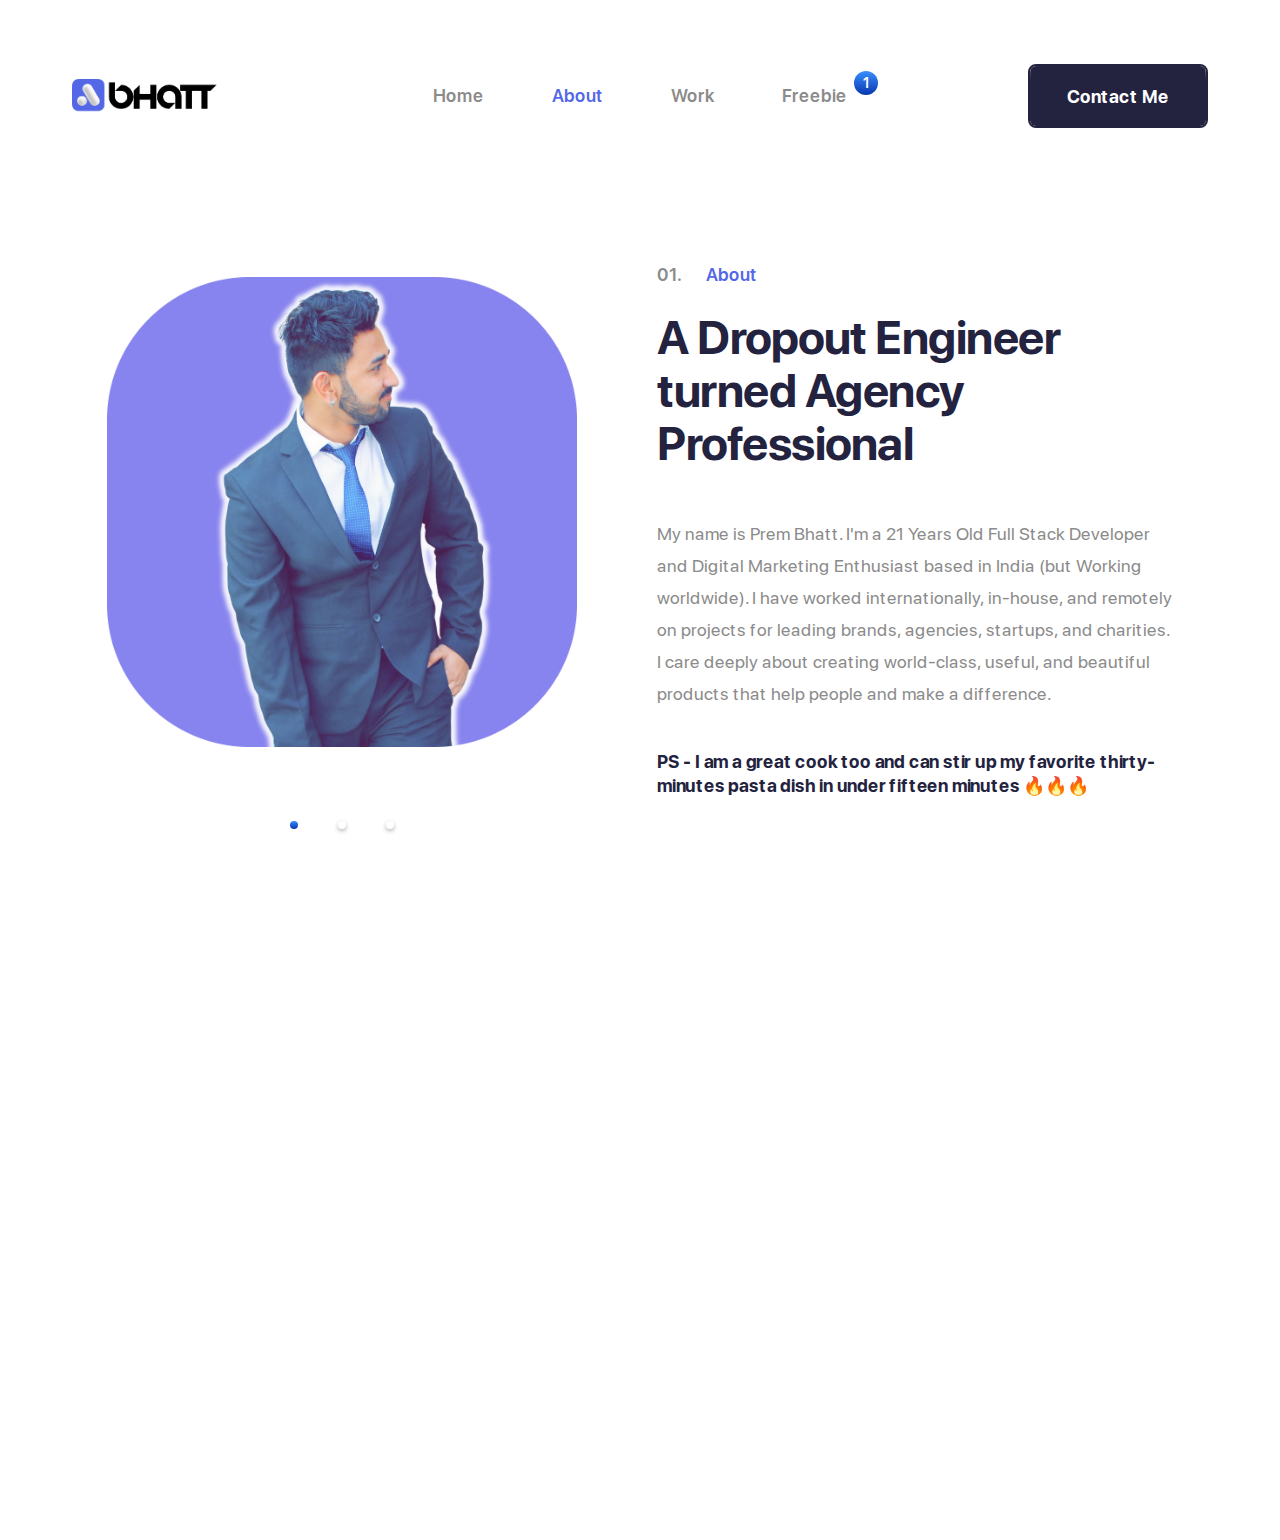
==== about.html @ 8d232302 "first commit" ====
<!DOCTYPE html>
<html lang="en">

<head>
    <meta charset="utf-8">
    <title>Folio agency</title>
    <meta http-equiv="X-UA-Compatible" content="IE=Edge">
    <meta name="viewport" content="width=device-width, initial-scale=1, maximum-scale=1.0, user-scalable=no">
    <meta name="format-detection" content="telephone=no">

    <link rel="stylesheet" media="all" href="css/app.css">
    <script>
        var viewportmeta = document.querySelector('meta[name="viewport"]');
        if (viewportmeta) {
            if (screen.width < 375) {
                var newScale = screen.width / 375;
                viewportmeta.content = 'width=375, minimum-scale=' + newScale + ', maximum-scale=1.0, user-scalable=no, initial-scale=' + newScale + '';
            }
            else {
                viewportmeta.content = 'width=device-width, maximum-scale=1.0, initial-scale=1.0';
            }
        }

    </script>
</head>

<body>
    <div class="page">
        <div class="case" style="background-image: url(); background: ;">
            <div class="header js-header">
                <div class="header__center center">
                    <a class="header__logo js-header-logo" href="index.html">
                        <img class="header__pic header__pic_black" src="img/Group 37.png" alt="" />
                        <img class="header__pic header__pic_white" src="img/logo-white.png" alt="" />
                    </a>
                    <div class="header__wrap js-header-wrap">
                        <nav class="header__nav">
                            <a class="header__item " href="index.html">Home</a>
                            <a class="header__item active" href="about.html">About</a>
                            <a class="header__item" href="work.html">Work</a>
                            <a class="header__item" href="freebie.html">Freebie
                                <div class="header__counter">1</div>
                            </a>
                        </nav>
                        <div class="header__social">
                            <a class="header__link" href="#">
                                <svg class="icon icon-facebook">
                                    <use xlink:href="img/sprite.svg#icon-facebook"></use>
                                </svg>
                            </a>
                            <a class="header__link" href="#">
                                <svg class="icon icon-instagram">
                                    <use xlink:href="img/sprite.svg#icon-linkedin"></use>
                                </svg>
                            </a>
                            <a class="header__link" href="#">
                                <svg class="icon icon-instagram">
                                    <use xlink:href="img/sprite.svg#icon-instagram"></use>
                                </svg>
                            </a>
                        </div>
                        <div class="line">
                            <svg class="line__svg" xmlns="http://www.w3.org/2000/svg" width="542" height="820">
                                <path fill="none" stroke="#323259" stroke-width="2"
                                    d="M67.002 1c-9.846 2.322-18.256 5.77-25.23 10.347C14.268 29.392 1 59 1 80.242c0 19.465 4.22 33.53 10.7 44.064 8.173 13.266 21.127 23.34 35.946 31.717S81 167.65 99.544 164.4s35.194-14.103 42.438-25.04c6.803-10.273 9.465-18.356 10.034-26.6.594-8.62.814-19.894-12.9-35.218-3.31-3.697-9.405-8.03-15.145-10.693-2.098-.973-14.094-6.014-27.454-5.476-11.45.46-24.028 5.89-30.787 11.675C50.498 86.087 44.87 111.313 47.656 129c2.55 16.172 13.563 35.116 33.645 48.24 11.517 7.526 26.962 13.923 42.67 16.554 15.095 2.53 36.494 6.735 53.47 12.248 16.285 5.29 28.394 11.897 31.848 13.942 6.62 3.92 11.166 8.683 13.38 10.648 4.286 3.803 19.582 21.91 25.16 36.19 9.54 24.417 8.908 49.09 8.256 54.772-1.8 15.703-7 27.963-12.697 37.603-9.28 15.704-21.97 24.68-33.526 28.574-10.768 3.63-20.613 2.77-24.24.96-5.258-2.624-13.262-6.02-18.323-15.728-.928-1.78-2.566-4.622-3.738-9.447-.664-2.732-1.82-19.51 3.738-34.634 2.365-6.435 7.644-21.235 18.323-34.158 14.42-17.453 35.752-33.512 45.406-39.992 16.803-11.278 32.187-19.34 48.6-22.522 3.183-.617 17.907-2.69 31.893-.54 13.195 2.03 25.598 8.157 31.39 11.784 12.017 7.524 21.507 18.63 28.876 37.773 1.484 3.855 2.396 10.446 2.868 15.367.5 5.11.503 8.59 0 14.718-1.117 13.603-4.78 29.58-14.285 47.846-3.29 6.323-8.076 14.9-16.05 25.698-4.696 6.36-13.85 17.642-27.464 33.846l-42.38 50.89c-16.087 20.25-28.28 36.992-36.11 52.17-5.392 10.447-15.198 27.915-20.753 48.628-1.272 4.743-5.466 30.186-2.688 54.394 2.714 23.655 12.28 45.97 21.036 60.27 19.17 31.318 50.474 51.02 59.716 55.687 19.282 9.734 45.952 18.277 76.11 25.364C399.75 772.703 430.5 777.88 466 785.023l175.725 33.055">
                                </path>
                            </svg>
                        </div>
                    </div>
                    <a href="freebie.html">
                        <button class="header__btn btn btn_dark">Contact Me</button>
                    </a>
                    <button class="header__burger js-header-burger"></button>
                </div>
                <div class="header__bg js-header-bg"></div>
            </div>
            <!-------------------------------------------------------------------------->
            <div class="overview" style="margin-top: -80px;">
                <div class="overview__center center">
                    <div class="overview__container" data-aos="animation-scale-y">
                        <div class="overview__slider js-overview-slider">
                            <div class="overview__preview"><img class="overview__pic" src="img/pic.png" alt="">
                            </div>
                            <div class="overview__preview"><img class="overview__pic" src="img/overview-pic-1.png"
                                    alt=""></div>
                            <div class="overview__preview"><img class="overview__pic" src="img/overview-pic-1.png"
                                    alt=""></div>
                        </div>
                    </div>
                    <div class="overview__wrap" >
                        <div class="overview__stage stage" data-aos="animation-translate-right">
                            <span class="stage__number">01.</span> About
                        </div>
                        <h2 class="overview__title h2" style="font-size: 47px;" data-aos="animation-scale-y" data-aos-delay="200">A Dropout
                            Engineer turned Agency Professional
                        </h2>
                        <div class="overview__text" data-aos="animation-scale-y" data-aos-delay="400">My name is Prem
                            Bhatt. I'm a 21 Years Old Full Stack Developer and Digital Marketing Enthusiast based in
                            India (but Working worldwide). I have worked internationally, in-house, and remotely on
                            projects for leading brands, agencies, startups, and charities. I care deeply about creating
                            world-class, useful, and beautiful products that help people and make a difference.</div>
                        <h6 class="overview__info h6" style="max-width: 525px; font-size: 18px;" data-aos="animation-scale-y"
                            data-aos-delay="600">PS - I am a great cook too and can stir up my favorite thirty-minutes
                            pasta dish in under fifteen minutes 🔥🔥🔥</h6>
                        <div class="overview__list">
                            <div class="overview__item" data-aos="animation-translate-up">
                                <div class="overview__inner">
                                    <div class="overview__icon"><img class="overview__pic" src="img/work-pic-3.png"
                                            alt=""></div>
                                    <div class="overview__category h6">Fully Editable</div>
                                </div>
                            </div>
                            <div class="overview__item" data-aos="animation-translate-up" data-aos-delay="200">
                                <div class="overview__inner">
                                    <div class="overview__icon"><img class="overview__pic" src="img/work-pic-4.png"
                                            alt=""></div>
                                    <div class="overview__category h6">High Resolution</div>
                                </div>
                            </div>
                        </div>
                    </div>
                </div>
            </div>

        </div>
        <script src="js/app.js"></script>
        <script src="js/common.js"></script>
</body>

</html>
---- css/app.css ----
html, body, div, span, applet, object, iframe, h1, h2, h3, h4, h5,
h6, p, blockquote, pre, a, abbr, acronym, address, big,
cite, code, del, dfn, em, img, ins, kbd, q, s, samp, small,
strike, strong, sub, sup, tt, var, b, u, i, center, dl, dt,
dd, ol, ul, li, fieldset, form, label, legend, table, caption,
tbody, tfoot, thead, tr, th, td, article, aside, canvas, details,
embed, figure, figcaption, footer, header, hgroup, menu, nav,
output, ruby, section, summary, time, mark, audio, video {
  margin: 0;
  padding: 0;
  border: 0;
  vertical-align: baseline;
}

html {
  -ms-text-size-adjust: 100%;
  -webkit-text-size-adjust: 100%;
}

img, fieldset, a img {
  border: none;
}

input[type="text"],
input[type="email"],
input[type="tel"],
textarea {
  -webkit-appearance: none;
}

input[type="submit"],
button {
  cursor: pointer;
  background: none;
}

input[type="submit"]::-moz-focus-inner,
button::-moz-focus-inner {
  padding: 0;
  border: 0;
}

textarea {
  overflow: auto;
}

input {
  -webkit-appearance: none;
  -moz-appearance: none;
  appearance: none;
}

input, button {
  margin: 0;
  padding: 0;
  border: 0;
}

div, input, textarea, select, button,
h1, h2, h3, h4, h5, h6, a, span, a:focus {
  outline: none;
}

select:-moz-focusring {
  color: transparent;
  text-shadow: 0 0 0 #000;
}

ul, ol {
  list-style-type: none;
}

table {
  border-spacing: 0;
  border-collapse: collapse;
  width: 100%;
}

html {
  -webkit-box-sizing: border-box;
  box-sizing: border-box;
}

*, *:before, *:after {
  -webkit-box-sizing: inherit;
  box-sizing: inherit;
}

a {
  text-decoration: none;
}

a,
button {
  -webkit-tap-highlight-color: rgba(0, 0, 0, 0);
}

.icon-arrow-next {
  width: 1.38em;
  height: 1em;
  fill: #FFF;
}

.icon-arrow-prev {
  width: 1.38em;
  height: 1em;
  fill: #FFF;
}

.icon-facebook {
  width: 1em;
  height: 1em;
  fill: #ADADAD;
}

.icon-instagram {
  width: 1em;
  height: 1em;
  fill: #ADADAD;
}

.icon-youtube {
  width: 1.33em;
  height: 1em;
  fill: #ADADAD;
}

/* Slider */
.slick-slider {
  position: relative;
  display: block;
  -webkit-box-sizing: border-box;
  box-sizing: border-box;
  -webkit-touch-callout: none;
  -webkit-user-select: none;
  -moz-user-select: none;
  -ms-user-select: none;
  user-select: none;
  -ms-touch-action: pan-y;
  touch-action: pan-y;
  -webkit-tap-highlight-color: transparent;
}

.slick-list {
  position: relative;
  overflow: hidden;
  display: block;
  margin: 0;
  padding: 0;
}

.slick-list:focus {
  outline: none;
}

.slick-list.dragging {
  cursor: pointer;
  cursor: hand;
}

.slick-slider .slick-track,
.slick-slider .slick-list {
  -webkit-transform: translate3d(0, 0, 0);
  -ms-transform: translate3d(0, 0, 0);
  transform: translate3d(0, 0, 0);
}

.slick-track {
  position: relative;
  left: 0;
  top: 0;
  display: block;
  margin-left: auto;
  margin-right: auto;
}

.slick-track:before, .slick-track:after {
  content: "";
  display: table;
}

.slick-track:after {
  clear: both;
}

.slick-loading .slick-track {
  visibility: hidden;
}

.slick-slide {
  float: left;
  height: 100%;
  min-height: 1px;
  display: none;
}

[dir="rtl"] .slick-slide {
  float: right;
}

.slick-slide img {
  display: block;
}

.slick-slide.slick-loading img {
  display: none;
}

.slick-slide.dragging img {
  pointer-events: none;
}

.slick-initialized .slick-slide {
  display: block;
}

.slick-loading .slick-slide {
  visibility: hidden;
}

.slick-vertical .slick-slide {
  display: block;
  height: auto;
  border: 1px solid transparent;
}

.slick-arrow.slick-hidden {
  display: none;
}

[data-aos][data-aos][data-aos-duration="50"], body[data-aos-duration="50"] [data-aos] {
  -webkit-transition-duration: 50ms;
  -o-transition-duration: 50ms;
  transition-duration: 50ms;
}

[data-aos][data-aos][data-aos-delay="50"], body[data-aos-delay="50"] [data-aos] {
  -webkit-transition-delay: 0;
  -o-transition-delay: 0;
  transition-delay: 0;
}

[data-aos][data-aos][data-aos-delay="50"].aos-animate, body[data-aos-delay="50"] [data-aos].aos-animate {
  -webkit-transition-delay: 50ms;
  -o-transition-delay: 50ms;
  transition-delay: 50ms;
}

[data-aos][data-aos][data-aos-duration="100"], body[data-aos-duration="100"] [data-aos] {
  -webkit-transition-duration: .1s;
  -o-transition-duration: .1s;
  transition-duration: .1s;
}

[data-aos][data-aos][data-aos-delay="100"], body[data-aos-delay="100"] [data-aos] {
  -webkit-transition-delay: 0;
  -o-transition-delay: 0;
  transition-delay: 0;
}

[data-aos][data-aos][data-aos-delay="100"].aos-animate, body[data-aos-delay="100"] [data-aos].aos-animate {
  -webkit-transition-delay: .1s;
  -o-transition-delay: .1s;
  transition-delay: .1s;
}

[data-aos][data-aos][data-aos-duration="150"], body[data-aos-duration="150"] [data-aos] {
  -webkit-transition-duration: .15s;
  -o-transition-duration: .15s;
  transition-duration: .15s;
}

[data-aos][data-aos][data-aos-delay="150"], body[data-aos-delay="150"] [data-aos] {
  -webkit-transition-delay: 0;
  -o-transition-delay: 0;
  transition-delay: 0;
}

[data-aos][data-aos][data-aos-delay="150"].aos-animate, body[data-aos-delay="150"] [data-aos].aos-animate {
  -webkit-transition-delay: .15s;
  -o-transition-delay: .15s;
  transition-delay: .15s;
}

[data-aos][data-aos][data-aos-duration="200"], body[data-aos-duration="200"] [data-aos] {
  -webkit-transition-duration: .2s;
  -o-transition-duration: .2s;
  transition-duration: .2s;
}

[data-aos][data-aos][data-aos-delay="200"], body[data-aos-delay="200"] [data-aos] {
  -webkit-transition-delay: 0;
  -o-transition-delay: 0;
  transition-delay: 0;
}

[data-aos][data-aos][data-aos-delay="200"].aos-animate, body[data-aos-delay="200"] [data-aos].aos-animate {
  -webkit-transition-delay: .2s;
  -o-transition-delay: .2s;
  transition-delay: .2s;
}

[data-aos][data-aos][data-aos-duration="250"], body[data-aos-duration="250"] [data-aos] {
  -webkit-transition-duration: .25s;
  -o-transition-duration: .25s;
  transition-duration: .25s;
}

[data-aos][data-aos][data-aos-delay="250"], body[data-aos-delay="250"] [data-aos] {
  -webkit-transition-delay: 0;
  -o-transition-delay: 0;
  transition-delay: 0;
}

[data-aos][data-aos][data-aos-delay="250"].aos-animate, body[data-aos-delay="250"] [data-aos].aos-animate {
  -webkit-transition-delay: .25s;
  -o-transition-delay: .25s;
  transition-delay: .25s;
}

[data-aos][data-aos][data-aos-duration="300"], body[data-aos-duration="300"] [data-aos] {
  -webkit-transition-duration: .3s;
  -o-transition-duration: .3s;
  transition-duration: .3s;
}

[data-aos][data-aos][data-aos-delay="300"], body[data-aos-delay="300"] [data-aos] {
  -webkit-transition-delay: 0;
  -o-transition-delay: 0;
  transition-delay: 0;
}

[data-aos][data-aos][data-aos-delay="300"].aos-animate, body[data-aos-delay="300"] [data-aos].aos-animate {
  -webkit-transition-delay: .3s;
  -o-transition-delay: .3s;
  transition-delay: .3s;
}

[data-aos][data-aos][data-aos-duration="350"], body[data-aos-duration="350"] [data-aos] {
  -webkit-transition-duration: .35s;
  -o-transition-duration: .35s;
  transition-duration: .35s;
}

[data-aos][data-aos][data-aos-delay="350"], body[data-aos-delay="350"] [data-aos] {
  -webkit-transition-delay: 0;
  -o-transition-delay: 0;
  transition-delay: 0;
}

[data-aos][data-aos][data-aos-delay="350"].aos-animate, body[data-aos-delay="350"] [data-aos].aos-animate {
  -webkit-transition-delay: .35s;
  -o-transition-delay: .35s;
  transition-delay: .35s;
}

[data-aos][data-aos][data-aos-duration="400"], body[data-aos-duration="400"] [data-aos] {
  -webkit-transition-duration: .4s;
  -o-transition-duration: .4s;
  transition-duration: .4s;
}

[data-aos][data-aos][data-aos-delay="400"], body[data-aos-delay="400"] [data-aos] {
  -webkit-transition-delay: 0;
  -o-transition-delay: 0;
  transition-delay: 0;
}

[data-aos][data-aos][data-aos-delay="400"].aos-animate, body[data-aos-delay="400"] [data-aos].aos-animate {
  -webkit-transition-delay: .4s;
  -o-transition-delay: .4s;
  transition-delay: .4s;
}

[data-aos][data-aos][data-aos-duration="450"], body[data-aos-duration="450"] [data-aos] {
  -webkit-transition-duration: .45s;
  -o-transition-duration: .45s;
  transition-duration: .45s;
}

[data-aos][data-aos][data-aos-delay="450"], body[data-aos-delay="450"] [data-aos] {
  -webkit-transition-delay: 0;
  -o-transition-delay: 0;
  transition-delay: 0;
}

[data-aos][data-aos][data-aos-delay="450"].aos-animate, body[data-aos-delay="450"] [data-aos].aos-animate {
  -webkit-transition-delay: .45s;
  -o-transition-delay: .45s;
  transition-delay: .45s;
}

[data-aos][data-aos][data-aos-duration="500"], body[data-aos-duration="500"] [data-aos] {
  -webkit-transition-duration: .5s;
  -o-transition-duration: .5s;
  transition-duration: .5s;
}

[data-aos][data-aos][data-aos-delay="500"], body[data-aos-delay="500"] [data-aos] {
  -webkit-transition-delay: 0;
  -o-transition-delay: 0;
  transition-delay: 0;
}

[data-aos][data-aos][data-aos-delay="500"].aos-animate, body[data-aos-delay="500"] [data-aos].aos-animate {
  -webkit-transition-delay: .5s;
  -o-transition-delay: .5s;
  transition-delay: .5s;
}

[data-aos][data-aos][data-aos-duration="550"], body[data-aos-duration="550"] [data-aos] {
  -webkit-transition-duration: .55s;
  -o-transition-duration: .55s;
  transition-duration: .55s;
}

[data-aos][data-aos][data-aos-delay="550"], body[data-aos-delay="550"] [data-aos] {
  -webkit-transition-delay: 0;
  -o-transition-delay: 0;
  transition-delay: 0;
}

[data-aos][data-aos][data-aos-delay="550"].aos-animate, body[data-aos-delay="550"] [data-aos].aos-animate {
  -webkit-transition-delay: .55s;
  -o-transition-delay: .55s;
  transition-delay: .55s;
}

[data-aos][data-aos][data-aos-duration="600"], body[data-aos-duration="600"] [data-aos] {
  -webkit-transition-duration: .6s;
  -o-transition-duration: .6s;
  transition-duration: .6s;
}

[data-aos][data-aos][data-aos-delay="600"], body[data-aos-delay="600"] [data-aos] {
  -webkit-transition-delay: 0;
  -o-transition-delay: 0;
  transition-delay: 0;
}

[data-aos][data-aos][data-aos-delay="600"].aos-animate, body[data-aos-delay="600"] [data-aos].aos-animate {
  -webkit-transition-delay: .6s;
  -o-transition-delay: .6s;
  transition-delay: .6s;
}

[data-aos][data-aos][data-aos-duration="650"], body[data-aos-duration="650"] [data-aos] {
  -webkit-transition-duration: .65s;
  -o-transition-duration: .65s;
  transition-duration: .65s;
}

[data-aos][data-aos][data-aos-delay="650"], body[data-aos-delay="650"] [data-aos] {
  -webkit-transition-delay: 0;
  -o-transition-delay: 0;
  transition-delay: 0;
}

[data-aos][data-aos][data-aos-delay="650"].aos-animate, body[data-aos-delay="650"] [data-aos].aos-animate {
  -webkit-transition-delay: .65s;
  -o-transition-delay: .65s;
  transition-delay: .65s;
}

[data-aos][data-aos][data-aos-duration="700"], body[data-aos-duration="700"] [data-aos] {
  -webkit-transition-duration: .7s;
  -o-transition-duration: .7s;
  transition-duration: .7s;
}

[data-aos][data-aos][data-aos-delay="700"], body[data-aos-delay="700"] [data-aos] {
  -webkit-transition-delay: 0;
  -o-transition-delay: 0;
  transition-delay: 0;
}

[data-aos][data-aos][data-aos-delay="700"].aos-animate, body[data-aos-delay="700"] [data-aos].aos-animate {
  -webkit-transition-delay: .7s;
  -o-transition-delay: .7s;
  transition-delay: .7s;
}

[data-aos][data-aos][data-aos-duration="750"], body[data-aos-duration="750"] [data-aos] {
  -webkit-transition-duration: .75s;
  -o-transition-duration: .75s;
  transition-duration: .75s;
}

[data-aos][data-aos][data-aos-delay="750"], body[data-aos-delay="750"] [data-aos] {
  -webkit-transition-delay: 0;
  -o-transition-delay: 0;
  transition-delay: 0;
}

[data-aos][data-aos][data-aos-delay="750"].aos-animate, body[data-aos-delay="750"] [data-aos].aos-animate {
  -webkit-transition-delay: .75s;
  -o-transition-delay: .75s;
  transition-delay: .75s;
}

[data-aos][data-aos][data-aos-duration="800"], body[data-aos-duration="800"] [data-aos] {
  -webkit-transition-duration: .8s;
  -o-transition-duration: .8s;
  transition-duration: .8s;
}

[data-aos][data-aos][data-aos-delay="800"], body[data-aos-delay="800"] [data-aos] {
  -webkit-transition-delay: 0;
  -o-transition-delay: 0;
  transition-delay: 0;
}

[data-aos][data-aos][data-aos-delay="800"].aos-animate, body[data-aos-delay="800"] [data-aos].aos-animate {
  -webkit-transition-delay: .8s;
  -o-transition-delay: .8s;
  transition-delay: .8s;
}

[data-aos][data-aos][data-aos-duration="850"], body[data-aos-duration="850"] [data-aos] {
  -webkit-transition-duration: .85s;
  -o-transition-duration: .85s;
  transition-duration: .85s;
}

[data-aos][data-aos][data-aos-delay="850"], body[data-aos-delay="850"] [data-aos] {
  -webkit-transition-delay: 0;
  -o-transition-delay: 0;
  transition-delay: 0;
}

[data-aos][data-aos][data-aos-delay="850"].aos-animate, body[data-aos-delay="850"] [data-aos].aos-animate {
  -webkit-transition-delay: .85s;
  -o-transition-delay: .85s;
  transition-delay: .85s;
}

[data-aos][data-aos][data-aos-duration="900"], body[data-aos-duration="900"] [data-aos] {
  -webkit-transition-duration: .9s;
  -o-transition-duration: .9s;
  transition-duration: .9s;
}

[data-aos][data-aos][data-aos-delay="900"], body[data-aos-delay="900"] [data-aos] {
  -webkit-transition-delay: 0;
  -o-transition-delay: 0;
  transition-delay: 0;
}

[data-aos][data-aos][data-aos-delay="900"].aos-animate, body[data-aos-delay="900"] [data-aos].aos-animate {
  -webkit-transition-delay: .9s;
  -o-transition-delay: .9s;
  transition-delay: .9s;
}

[data-aos][data-aos][data-aos-duration="950"], body[data-aos-duration="950"] [data-aos] {
  -webkit-transition-duration: .95s;
  -o-transition-duration: .95s;
  transition-duration: .95s;
}

[data-aos][data-aos][data-aos-delay="950"], body[data-aos-delay="950"] [data-aos] {
  -webkit-transition-delay: 0;
  -o-transition-delay: 0;
  transition-delay: 0;
}

[data-aos][data-aos][data-aos-delay="950"].aos-animate, body[data-aos-delay="950"] [data-aos].aos-animate {
  -webkit-transition-delay: .95s;
  -o-transition-delay: .95s;
  transition-delay: .95s;
}

[data-aos][data-aos][data-aos-duration="1000"], body[data-aos-duration="1000"] [data-aos] {
  -webkit-transition-duration: 1s;
  -o-transition-duration: 1s;
  transition-duration: 1s;
}

[data-aos][data-aos][data-aos-delay="1000"], body[data-aos-delay="1000"] [data-aos] {
  -webkit-transition-delay: 0;
  -o-transition-delay: 0;
  transition-delay: 0;
}

[data-aos][data-aos][data-aos-delay="1000"].aos-animate, body[data-aos-delay="1000"] [data-aos].aos-animate {
  -webkit-transition-delay: 1s;
  -o-transition-delay: 1s;
  transition-delay: 1s;
}

[data-aos][data-aos][data-aos-duration="1050"], body[data-aos-duration="1050"] [data-aos] {
  -webkit-transition-duration: 1.05s;
  -o-transition-duration: 1.05s;
  transition-duration: 1.05s;
}

[data-aos][data-aos][data-aos-delay="1050"], body[data-aos-delay="1050"] [data-aos] {
  -webkit-transition-delay: 0;
  -o-transition-delay: 0;
  transition-delay: 0;
}

[data-aos][data-aos][data-aos-delay="1050"].aos-animate, body[data-aos-delay="1050"] [data-aos].aos-animate {
  -webkit-transition-delay: 1.05s;
  -o-transition-delay: 1.05s;
  transition-delay: 1.05s;
}

[data-aos][data-aos][data-aos-duration="1100"], body[data-aos-duration="1100"] [data-aos] {
  -webkit-transition-duration: 1.1s;
  -o-transition-duration: 1.1s;
  transition-duration: 1.1s;
}

[data-aos][data-aos][data-aos-delay="1100"], body[data-aos-delay="1100"] [data-aos] {
  -webkit-transition-delay: 0;
  -o-transition-delay: 0;
  transition-delay: 0;
}

[data-aos][data-aos][data-aos-delay="1100"].aos-animate, body[data-aos-delay="1100"] [data-aos].aos-animate {
  -webkit-transition-delay: 1.1s;
  -o-transition-delay: 1.1s;
  transition-delay: 1.1s;
}

[data-aos][data-aos][data-aos-duration="1150"], body[data-aos-duration="1150"] [data-aos] {
  -webkit-transition-duration: 1.15s;
  -o-transition-duration: 1.15s;
  transition-duration: 1.15s;
}

[data-aos][data-aos][data-aos-delay="1150"], body[data-aos-delay="1150"] [data-aos] {
  -webkit-transition-delay: 0;
  -o-transition-delay: 0;
  transition-delay: 0;
}

[data-aos][data-aos][data-aos-delay="1150"].aos-animate, body[data-aos-delay="1150"] [data-aos].aos-animate {
  -webkit-transition-delay: 1.15s;
  -o-transition-delay: 1.15s;
  transition-delay: 1.15s;
}

[data-aos][data-aos][data-aos-duration="1200"], body[data-aos-duration="1200"] [data-aos] {
  -webkit-transition-duration: 1.2s;
  -o-transition-duration: 1.2s;
  transition-duration: 1.2s;
}

[data-aos][data-aos][data-aos-delay="1200"], body[data-aos-delay="1200"] [data-aos] {
  -webkit-transition-delay: 0;
  -o-transition-delay: 0;
  transition-delay: 0;
}

[data-aos][data-aos][data-aos-delay="1200"].aos-animate, body[data-aos-delay="1200"] [data-aos].aos-animate {
  -webkit-transition-delay: 1.2s;
  -o-transition-delay: 1.2s;
  transition-delay: 1.2s;
}

[data-aos][data-aos][data-aos-duration="1250"], body[data-aos-duration="1250"] [data-aos] {
  -webkit-transition-duration: 1.25s;
  -o-transition-duration: 1.25s;
  transition-duration: 1.25s;
}

[data-aos][data-aos][data-aos-delay="1250"], body[data-aos-delay="1250"] [data-aos] {
  -webkit-transition-delay: 0;
  -o-transition-delay: 0;
  transition-delay: 0;
}

[data-aos][data-aos][data-aos-delay="1250"].aos-animate, body[data-aos-delay="1250"] [data-aos].aos-animate {
  -webkit-transition-delay: 1.25s;
  -o-transition-delay: 1.25s;
  transition-delay: 1.25s;
}

[data-aos][data-aos][data-aos-duration="1300"], body[data-aos-duration="1300"] [data-aos] {
  -webkit-transition-duration: 1.3s;
  -o-transition-duration: 1.3s;
  transition-duration: 1.3s;
}

[data-aos][data-aos][data-aos-delay="1300"], body[data-aos-delay="1300"] [data-aos] {
  -webkit-transition-delay: 0;
  -o-transition-delay: 0;
  transition-delay: 0;
}

[data-aos][data-aos][data-aos-delay="1300"].aos-animate, body[data-aos-delay="1300"] [data-aos].aos-animate {
  -webkit-transition-delay: 1.3s;
  -o-transition-delay: 1.3s;
  transition-delay: 1.3s;
}

[data-aos][data-aos][data-aos-duration="1350"], body[data-aos-duration="1350"] [data-aos] {
  -webkit-transition-duration: 1.35s;
  -o-transition-duration: 1.35s;
  transition-duration: 1.35s;
}

[data-aos][data-aos][data-aos-delay="1350"], body[data-aos-delay="1350"] [data-aos] {
  -webkit-transition-delay: 0;
  -o-transition-delay: 0;
  transition-delay: 0;
}

[data-aos][data-aos][data-aos-delay="1350"].aos-animate, body[data-aos-delay="1350"] [data-aos].aos-animate {
  -webkit-transition-delay: 1.35s;
  -o-transition-delay: 1.35s;
  transition-delay: 1.35s;
}

[data-aos][data-aos][data-aos-duration="1400"], body[data-aos-duration="1400"] [data-aos] {
  -webkit-transition-duration: 1.4s;
  -o-transition-duration: 1.4s;
  transition-duration: 1.4s;
}

[data-aos][data-aos][data-aos-delay="1400"], body[data-aos-delay="1400"] [data-aos] {
  -webkit-transition-delay: 0;
  -o-transition-delay: 0;
  transition-delay: 0;
}

[data-aos][data-aos][data-aos-delay="1400"].aos-animate, body[data-aos-delay="1400"] [data-aos].aos-animate {
  -webkit-transition-delay: 1.4s;
  -o-transition-delay: 1.4s;
  transition-delay: 1.4s;
}

[data-aos][data-aos][data-aos-duration="1450"], body[data-aos-duration="1450"] [data-aos] {
  -webkit-transition-duration: 1.45s;
  -o-transition-duration: 1.45s;
  transition-duration: 1.45s;
}

[data-aos][data-aos][data-aos-delay="1450"], body[data-aos-delay="1450"] [data-aos] {
  -webkit-transition-delay: 0;
  -o-transition-delay: 0;
  transition-delay: 0;
}

[data-aos][data-aos][data-aos-delay="1450"].aos-animate, body[data-aos-delay="1450"] [data-aos].aos-animate {
  -webkit-transition-delay: 1.45s;
  -o-transition-delay: 1.45s;
  transition-delay: 1.45s;
}

[data-aos][data-aos][data-aos-duration="1500"], body[data-aos-duration="1500"] [data-aos] {
  -webkit-transition-duration: 1.5s;
  -o-transition-duration: 1.5s;
  transition-duration: 1.5s;
}

[data-aos][data-aos][data-aos-delay="1500"], body[data-aos-delay="1500"] [data-aos] {
  -webkit-transition-delay: 0;
  -o-transition-delay: 0;
  transition-delay: 0;
}

[data-aos][data-aos][data-aos-delay="1500"].aos-animate, body[data-aos-delay="1500"] [data-aos].aos-animate {
  -webkit-transition-delay: 1.5s;
  -o-transition-delay: 1.5s;
  transition-delay: 1.5s;
}

[data-aos][data-aos][data-aos-duration="1550"], body[data-aos-duration="1550"] [data-aos] {
  -webkit-transition-duration: 1.55s;
  -o-transition-duration: 1.55s;
  transition-duration: 1.55s;
}

[data-aos][data-aos][data-aos-delay="1550"], body[data-aos-delay="1550"] [data-aos] {
  -webkit-transition-delay: 0;
  -o-transition-delay: 0;
  transition-delay: 0;
}

[data-aos][data-aos][data-aos-delay="1550"].aos-animate, body[data-aos-delay="1550"] [data-aos].aos-animate {
  -webkit-transition-delay: 1.55s;
  -o-transition-delay: 1.55s;
  transition-delay: 1.55s;
}

[data-aos][data-aos][data-aos-duration="1600"], body[data-aos-duration="1600"] [data-aos] {
  -webkit-transition-duration: 1.6s;
  -o-transition-duration: 1.6s;
  transition-duration: 1.6s;
}

[data-aos][data-aos][data-aos-delay="1600"], body[data-aos-delay="1600"] [data-aos] {
  -webkit-transition-delay: 0;
  -o-transition-delay: 0;
  transition-delay: 0;
}

[data-aos][data-aos][data-aos-delay="1600"].aos-animate, body[data-aos-delay="1600"] [data-aos].aos-animate {
  -webkit-transition-delay: 1.6s;
  -o-transition-delay: 1.6s;
  transition-delay: 1.6s;
}

[data-aos][data-aos][data-aos-duration="1650"], body[data-aos-duration="1650"] [data-aos] {
  -webkit-transition-duration: 1.65s;
  -o-transition-duration: 1.65s;
  transition-duration: 1.65s;
}

[data-aos][data-aos][data-aos-delay="1650"], body[data-aos-delay="1650"] [data-aos] {
  -webkit-transition-delay: 0;
  -o-transition-delay: 0;
  transition-delay: 0;
}

[data-aos][data-aos][data-aos-delay="1650"].aos-animate, body[data-aos-delay="1650"] [data-aos].aos-animate {
  -webkit-transition-delay: 1.65s;
  -o-transition-delay: 1.65s;
  transition-delay: 1.65s;
}

[data-aos][data-aos][data-aos-duration="1700"], body[data-aos-duration="1700"] [data-aos] {
  -webkit-transition-duration: 1.7s;
  -o-transition-duration: 1.7s;
  transition-duration: 1.7s;
}

[data-aos][data-aos][data-aos-delay="1700"], body[data-aos-delay="1700"] [data-aos] {
  -webkit-transition-delay: 0;
  -o-transition-delay: 0;
  transition-delay: 0;
}

[data-aos][data-aos][data-aos-delay="1700"].aos-animate, body[data-aos-delay="1700"] [data-aos].aos-animate {
  -webkit-transition-delay: 1.7s;
  -o-transition-delay: 1.7s;
  transition-delay: 1.7s;
}

[data-aos][data-aos][data-aos-duration="1750"], body[data-aos-duration="1750"] [data-aos] {
  -webkit-transition-duration: 1.75s;
  -o-transition-duration: 1.75s;
  transition-duration: 1.75s;
}

[data-aos][data-aos][data-aos-delay="1750"], body[data-aos-delay="1750"] [data-aos] {
  -webkit-transition-delay: 0;
  -o-transition-delay: 0;
  transition-delay: 0;
}

[data-aos][data-aos][data-aos-delay="1750"].aos-animate, body[data-aos-delay="1750"] [data-aos].aos-animate {
  -webkit-transition-delay: 1.75s;
  -o-transition-delay: 1.75s;
  transition-delay: 1.75s;
}

[data-aos][data-aos][data-aos-duration="1800"], body[data-aos-duration="1800"] [data-aos] {
  -webkit-transition-duration: 1.8s;
  -o-transition-duration: 1.8s;
  transition-duration: 1.8s;
}

[data-aos][data-aos][data-aos-delay="1800"], body[data-aos-delay="1800"] [data-aos] {
  -webkit-transition-delay: 0;
  -o-transition-delay: 0;
  transition-delay: 0;
}

[data-aos][data-aos][data-aos-delay="1800"].aos-animate, body[data-aos-delay="1800"] [data-aos].aos-animate {
  -webkit-transition-delay: 1.8s;
  -o-transition-delay: 1.8s;
  transition-delay: 1.8s;
}

[data-aos][data-aos][data-aos-duration="1850"], body[data-aos-duration="1850"] [data-aos] {
  -webkit-transition-duration: 1.85s;
  -o-transition-duration: 1.85s;
  transition-duration: 1.85s;
}

[data-aos][data-aos][data-aos-delay="1850"], body[data-aos-delay="1850"] [data-aos] {
  -webkit-transition-delay: 0;
  -o-transition-delay: 0;
  transition-delay: 0;
}

[data-aos][data-aos][data-aos-delay="1850"].aos-animate, body[data-aos-delay="1850"] [data-aos].aos-animate {
  -webkit-transition-delay: 1.85s;
  -o-transition-delay: 1.85s;
  transition-delay: 1.85s;
}

[data-aos][data-aos][data-aos-duration="1900"], body[data-aos-duration="1900"] [data-aos] {
  -webkit-transition-duration: 1.9s;
  -o-transition-duration: 1.9s;
  transition-duration: 1.9s;
}

[data-aos][data-aos][data-aos-delay="1900"], body[data-aos-delay="1900"] [data-aos] {
  -webkit-transition-delay: 0;
  -o-transition-delay: 0;
  transition-delay: 0;
}

[data-aos][data-aos][data-aos-delay="1900"].aos-animate, body[data-aos-delay="1900"] [data-aos].aos-animate {
  -webkit-transition-delay: 1.9s;
  -o-transition-delay: 1.9s;
  transition-delay: 1.9s;
}

[data-aos][data-aos][data-aos-duration="1950"], body[data-aos-duration="1950"] [data-aos] {
  -webkit-transition-duration: 1.95s;
  -o-transition-duration: 1.95s;
  transition-duration: 1.95s;
}

[data-aos][data-aos][data-aos-delay="1950"], body[data-aos-delay="1950"] [data-aos] {
  -webkit-transition-delay: 0;
  -o-transition-delay: 0;
  transition-delay: 0;
}

[data-aos][data-aos][data-aos-delay="1950"].aos-animate, body[data-aos-delay="1950"] [data-aos].aos-animate {
  -webkit-transition-delay: 1.95s;
  -o-transition-delay: 1.95s;
  transition-delay: 1.95s;
}

[data-aos][data-aos][data-aos-duration="2000"], body[data-aos-duration="2000"] [data-aos] {
  -webkit-transition-duration: 2s;
  -o-transition-duration: 2s;
  transition-duration: 2s;
}

[data-aos][data-aos][data-aos-delay="2000"], body[data-aos-delay="2000"] [data-aos] {
  -webkit-transition-delay: 0;
  -o-transition-delay: 0;
  transition-delay: 0;
}

[data-aos][data-aos][data-aos-delay="2000"].aos-animate, body[data-aos-delay="2000"] [data-aos].aos-animate {
  -webkit-transition-delay: 2s;
  -o-transition-delay: 2s;
  transition-delay: 2s;
}

[data-aos][data-aos][data-aos-duration="2050"], body[data-aos-duration="2050"] [data-aos] {
  -webkit-transition-duration: 2.05s;
  -o-transition-duration: 2.05s;
  transition-duration: 2.05s;
}

[data-aos][data-aos][data-aos-delay="2050"], body[data-aos-delay="2050"] [data-aos] {
  -webkit-transition-delay: 0;
  -o-transition-delay: 0;
  transition-delay: 0;
}

[data-aos][data-aos][data-aos-delay="2050"].aos-animate, body[data-aos-delay="2050"] [data-aos].aos-animate {
  -webkit-transition-delay: 2.05s;
  -o-transition-delay: 2.05s;
  transition-delay: 2.05s;
}

[data-aos][data-aos][data-aos-duration="2100"], body[data-aos-duration="2100"] [data-aos] {
  -webkit-transition-duration: 2.1s;
  -o-transition-duration: 2.1s;
  transition-duration: 2.1s;
}

[data-aos][data-aos][data-aos-delay="2100"], body[data-aos-delay="2100"] [data-aos] {
  -webkit-transition-delay: 0;
  -o-transition-delay: 0;
  transition-delay: 0;
}

[data-aos][data-aos][data-aos-delay="2100"].aos-animate, body[data-aos-delay="2100"] [data-aos].aos-animate {
  -webkit-transition-delay: 2.1s;
  -o-transition-delay: 2.1s;
  transition-delay: 2.1s;
}

[data-aos][data-aos][data-aos-duration="2150"], body[data-aos-duration="2150"] [data-aos] {
  -webkit-transition-duration: 2.15s;
  -o-transition-duration: 2.15s;
  transition-duration: 2.15s;
}

[data-aos][data-aos][data-aos-delay="2150"], body[data-aos-delay="2150"] [data-aos] {
  -webkit-transition-delay: 0;
  -o-transition-delay: 0;
  transition-delay: 0;
}

[data-aos][data-aos][data-aos-delay="2150"].aos-animate, body[data-aos-delay="2150"] [data-aos].aos-animate {
  -webkit-transition-delay: 2.15s;
  -o-transition-delay: 2.15s;
  transition-delay: 2.15s;
}

[data-aos][data-aos][data-aos-duration="2200"], body[data-aos-duration="2200"] [data-aos] {
  -webkit-transition-duration: 2.2s;
  -o-transition-duration: 2.2s;
  transition-duration: 2.2s;
}

[data-aos][data-aos][data-aos-delay="2200"], body[data-aos-delay="2200"] [data-aos] {
  -webkit-transition-delay: 0;
  -o-transition-delay: 0;
  transition-delay: 0;
}

[data-aos][data-aos][data-aos-delay="2200"].aos-animate, body[data-aos-delay="2200"] [data-aos].aos-animate {
  -webkit-transition-delay: 2.2s;
  -o-transition-delay: 2.2s;
  transition-delay: 2.2s;
}

[data-aos][data-aos][data-aos-duration="2250"], body[data-aos-duration="2250"] [data-aos] {
  -webkit-transition-duration: 2.25s;
  -o-transition-duration: 2.25s;
  transition-duration: 2.25s;
}

[data-aos][data-aos][data-aos-delay="2250"], body[data-aos-delay="2250"] [data-aos] {
  -webkit-transition-delay: 0;
  -o-transition-delay: 0;
  transition-delay: 0;
}

[data-aos][data-aos][data-aos-delay="2250"].aos-animate, body[data-aos-delay="2250"] [data-aos].aos-animate {
  -webkit-transition-delay: 2.25s;
  -o-transition-delay: 2.25s;
  transition-delay: 2.25s;
}

[data-aos][data-aos][data-aos-duration="2300"], body[data-aos-duration="2300"] [data-aos] {
  -webkit-transition-duration: 2.3s;
  -o-transition-duration: 2.3s;
  transition-duration: 2.3s;
}

[data-aos][data-aos][data-aos-delay="2300"], body[data-aos-delay="2300"] [data-aos] {
  -webkit-transition-delay: 0;
  -o-transition-delay: 0;
  transition-delay: 0;
}

[data-aos][data-aos][data-aos-delay="2300"].aos-animate, body[data-aos-delay="2300"] [data-aos].aos-animate {
  -webkit-transition-delay: 2.3s;
  -o-transition-delay: 2.3s;
  transition-delay: 2.3s;
}

[data-aos][data-aos][data-aos-duration="2350"], body[data-aos-duration="2350"] [data-aos] {
  -webkit-transition-duration: 2.35s;
  -o-transition-duration: 2.35s;
  transition-duration: 2.35s;
}

[data-aos][data-aos][data-aos-delay="2350"], body[data-aos-delay="2350"] [data-aos] {
  -webkit-transition-delay: 0;
  -o-transition-delay: 0;
  transition-delay: 0;
}

[data-aos][data-aos][data-aos-delay="2350"].aos-animate, body[data-aos-delay="2350"] [data-aos].aos-animate {
  -webkit-transition-delay: 2.35s;
  -o-transition-delay: 2.35s;
  transition-delay: 2.35s;
}

[data-aos][data-aos][data-aos-duration="2400"], body[data-aos-duration="2400"] [data-aos] {
  -webkit-transition-duration: 2.4s;
  -o-transition-duration: 2.4s;
  transition-duration: 2.4s;
}

[data-aos][data-aos][data-aos-delay="2400"], body[data-aos-delay="2400"] [data-aos] {
  -webkit-transition-delay: 0;
  -o-transition-delay: 0;
  transition-delay: 0;
}

[data-aos][data-aos][data-aos-delay="2400"].aos-animate, body[data-aos-delay="2400"] [data-aos].aos-animate {
  -webkit-transition-delay: 2.4s;
  -o-transition-delay: 2.4s;
  transition-delay: 2.4s;
}

[data-aos][data-aos][data-aos-duration="2450"], body[data-aos-duration="2450"] [data-aos] {
  -webkit-transition-duration: 2.45s;
  -o-transition-duration: 2.45s;
  transition-duration: 2.45s;
}

[data-aos][data-aos][data-aos-delay="2450"], body[data-aos-delay="2450"] [data-aos] {
  -webkit-transition-delay: 0;
  -o-transition-delay: 0;
  transition-delay: 0;
}

[data-aos][data-aos][data-aos-delay="2450"].aos-animate, body[data-aos-delay="2450"] [data-aos].aos-animate {
  -webkit-transition-delay: 2.45s;
  -o-transition-delay: 2.45s;
  transition-delay: 2.45s;
}

[data-aos][data-aos][data-aos-duration="2500"], body[data-aos-duration="2500"] [data-aos] {
  -webkit-transition-duration: 2.5s;
  -o-transition-duration: 2.5s;
  transition-duration: 2.5s;
}

[data-aos][data-aos][data-aos-delay="2500"], body[data-aos-delay="2500"] [data-aos] {
  -webkit-transition-delay: 0;
  -o-transition-delay: 0;
  transition-delay: 0;
}

[data-aos][data-aos][data-aos-delay="2500"].aos-animate, body[data-aos-delay="2500"] [data-aos].aos-animate {
  -webkit-transition-delay: 2.5s;
  -o-transition-delay: 2.5s;
  transition-delay: 2.5s;
}

[data-aos][data-aos][data-aos-duration="2550"], body[data-aos-duration="2550"] [data-aos] {
  -webkit-transition-duration: 2.55s;
  -o-transition-duration: 2.55s;
  transition-duration: 2.55s;
}

[data-aos][data-aos][data-aos-delay="2550"], body[data-aos-delay="2550"] [data-aos] {
  -webkit-transition-delay: 0;
  -o-transition-delay: 0;
  transition-delay: 0;
}

[data-aos][data-aos][data-aos-delay="2550"].aos-animate, body[data-aos-delay="2550"] [data-aos].aos-animate {
  -webkit-transition-delay: 2.55s;
  -o-transition-delay: 2.55s;
  transition-delay: 2.55s;
}

[data-aos][data-aos][data-aos-duration="2600"], body[data-aos-duration="2600"] [data-aos] {
  -webkit-transition-duration: 2.6s;
  -o-transition-duration: 2.6s;
  transition-duration: 2.6s;
}

[data-aos][data-aos][data-aos-delay="2600"], body[data-aos-delay="2600"] [data-aos] {
  -webkit-transition-delay: 0;
  -o-transition-delay: 0;
  transition-delay: 0;
}

[data-aos][data-aos][data-aos-delay="2600"].aos-animate, body[data-aos-delay="2600"] [data-aos].aos-animate {
  -webkit-transition-delay: 2.6s;
  -o-transition-delay: 2.6s;
  transition-delay: 2.6s;
}

[data-aos][data-aos][data-aos-duration="2650"], body[data-aos-duration="2650"] [data-aos] {
  -webkit-transition-duration: 2.65s;
  -o-transition-duration: 2.65s;
  transition-duration: 2.65s;
}

[data-aos][data-aos][data-aos-delay="2650"], body[data-aos-delay="2650"] [data-aos] {
  -webkit-transition-delay: 0;
  -o-transition-delay: 0;
  transition-delay: 0;
}

[data-aos][data-aos][data-aos-delay="2650"].aos-animate, body[data-aos-delay="2650"] [data-aos].aos-animate {
  -webkit-transition-delay: 2.65s;
  -o-transition-delay: 2.65s;
  transition-delay: 2.65s;
}

[data-aos][data-aos][data-aos-duration="2700"], body[data-aos-duration="2700"] [data-aos] {
  -webkit-transition-duration: 2.7s;
  -o-transition-duration: 2.7s;
  transition-duration: 2.7s;
}

[data-aos][data-aos][data-aos-delay="2700"], body[data-aos-delay="2700"] [data-aos] {
  -webkit-transition-delay: 0;
  -o-transition-delay: 0;
  transition-delay: 0;
}

[data-aos][data-aos][data-aos-delay="2700"].aos-animate, body[data-aos-delay="2700"] [data-aos].aos-animate {
  -webkit-transition-delay: 2.7s;
  -o-transition-delay: 2.7s;
  transition-delay: 2.7s;
}

[data-aos][data-aos][data-aos-duration="2750"], body[data-aos-duration="2750"] [data-aos] {
  -webkit-transition-duration: 2.75s;
  -o-transition-duration: 2.75s;
  transition-duration: 2.75s;
}

[data-aos][data-aos][data-aos-delay="2750"], body[data-aos-delay="2750"] [data-aos] {
  -webkit-transition-delay: 0;
  -o-transition-delay: 0;
  transition-delay: 0;
}

[data-aos][data-aos][data-aos-delay="2750"].aos-animate, body[data-aos-delay="2750"] [data-aos].aos-animate {
  -webkit-transition-delay: 2.75s;
  -o-transition-delay: 2.75s;
  transition-delay: 2.75s;
}

[data-aos][data-aos][data-aos-duration="2800"], body[data-aos-duration="2800"] [data-aos] {
  -webkit-transition-duration: 2.8s;
  -o-transition-duration: 2.8s;
  transition-duration: 2.8s;
}

[data-aos][data-aos][data-aos-delay="2800"], body[data-aos-delay="2800"] [data-aos] {
  -webkit-transition-delay: 0;
  -o-transition-delay: 0;
  transition-delay: 0;
}

[data-aos][data-aos][data-aos-delay="2800"].aos-animate, body[data-aos-delay="2800"] [data-aos].aos-animate {
  -webkit-transition-delay: 2.8s;
  -o-transition-delay: 2.8s;
  transition-delay: 2.8s;
}

[data-aos][data-aos][data-aos-duration="2850"], body[data-aos-duration="2850"] [data-aos] {
  -webkit-transition-duration: 2.85s;
  -o-transition-duration: 2.85s;
  transition-duration: 2.85s;
}

[data-aos][data-aos][data-aos-delay="2850"], body[data-aos-delay="2850"] [data-aos] {
  -webkit-transition-delay: 0;
  -o-transition-delay: 0;
  transition-delay: 0;
}

[data-aos][data-aos][data-aos-delay="2850"].aos-animate, body[data-aos-delay="2850"] [data-aos].aos-animate {
  -webkit-transition-delay: 2.85s;
  -o-transition-delay: 2.85s;
  transition-delay: 2.85s;
}

[data-aos][data-aos][data-aos-duration="2900"], body[data-aos-duration="2900"] [data-aos] {
  -webkit-transition-duration: 2.9s;
  -o-transition-duration: 2.9s;
  transition-duration: 2.9s;
}

[data-aos][data-aos][data-aos-delay="2900"], body[data-aos-delay="2900"] [data-aos] {
  -webkit-transition-delay: 0;
  -o-transition-delay: 0;
  transition-delay: 0;
}

[data-aos][data-aos][data-aos-delay="2900"].aos-animate, body[data-aos-delay="2900"] [data-aos].aos-animate {
  -webkit-transition-delay: 2.9s;
  -o-transition-delay: 2.9s;
  transition-delay: 2.9s;
}

[data-aos][data-aos][data-aos-duration="2950"], body[data-aos-duration="2950"] [data-aos] {
  -webkit-transition-duration: 2.95s;
  -o-transition-duration: 2.95s;
  transition-duration: 2.95s;
}

[data-aos][data-aos][data-aos-delay="2950"], body[data-aos-delay="2950"] [data-aos] {
  -webkit-transition-delay: 0;
  -o-transition-delay: 0;
  transition-delay: 0;
}

[data-aos][data-aos][data-aos-delay="2950"].aos-animate, body[data-aos-delay="2950"] [data-aos].aos-animate {
  -webkit-transition-delay: 2.95s;
  -o-transition-delay: 2.95s;
  transition-delay: 2.95s;
}

[data-aos][data-aos][data-aos-duration="3000"], body[data-aos-duration="3000"] [data-aos] {
  -webkit-transition-duration: 3s;
  -o-transition-duration: 3s;
  transition-duration: 3s;
}

[data-aos][data-aos][data-aos-delay="3000"], body[data-aos-delay="3000"] [data-aos] {
  -webkit-transition-delay: 0;
  -o-transition-delay: 0;
  transition-delay: 0;
}

[data-aos][data-aos][data-aos-delay="3000"].aos-animate, body[data-aos-delay="3000"] [data-aos].aos-animate {
  -webkit-transition-delay: 3s;
  -o-transition-delay: 3s;
  transition-delay: 3s;
}

[data-aos][data-aos][data-aos-easing=linear], body[data-aos-easing=linear] [data-aos] {
  -webkit-transition-timing-function: cubic-bezier(0.25, 0.25, 0.75, 0.75);
  -o-transition-timing-function: cubic-bezier(0.25, 0.25, 0.75, 0.75);
  transition-timing-function: cubic-bezier(0.25, 0.25, 0.75, 0.75);
}

[data-aos][data-aos][data-aos-easing=ease], body[data-aos-easing=ease] [data-aos] {
  -webkit-transition-timing-function: ease;
  -o-transition-timing-function: ease;
  transition-timing-function: ease;
}

[data-aos][data-aos][data-aos-easing=ease-in], body[data-aos-easing=ease-in] [data-aos] {
  -webkit-transition-timing-function: ease-in;
  -o-transition-timing-function: ease-in;
  transition-timing-function: ease-in;
}

[data-aos][data-aos][data-aos-easing=ease-out], body[data-aos-easing=ease-out] [data-aos] {
  -webkit-transition-timing-function: ease-out;
  -o-transition-timing-function: ease-out;
  transition-timing-function: ease-out;
}

[data-aos][data-aos][data-aos-easing=ease-in-out], body[data-aos-easing=ease-in-out] [data-aos] {
  -webkit-transition-timing-function: ease-in-out;
  -o-transition-timing-function: ease-in-out;
  transition-timing-function: ease-in-out;
}

[data-aos][data-aos][data-aos-easing=ease-in-back], body[data-aos-easing=ease-in-back] [data-aos] {
  -webkit-transition-timing-function: cubic-bezier(0.6, -0.28, 0.735, 0.045);
  -o-transition-timing-function: cubic-bezier(0.6, -0.28, 0.735, 0.045);
  transition-timing-function: cubic-bezier(0.6, -0.28, 0.735, 0.045);
}

[data-aos][data-aos][data-aos-easing=ease-out-back], body[data-aos-easing=ease-out-back] [data-aos] {
  -webkit-transition-timing-function: cubic-bezier(0.175, 0.885, 0.32, 1.275);
  -o-transition-timing-function: cubic-bezier(0.175, 0.885, 0.32, 1.275);
  transition-timing-function: cubic-bezier(0.175, 0.885, 0.32, 1.275);
}

[data-aos][data-aos][data-aos-easing=ease-in-out-back], body[data-aos-easing=ease-in-out-back] [data-aos] {
  -webkit-transition-timing-function: cubic-bezier(0.68, -0.55, 0.265, 1.55);
  -o-transition-timing-function: cubic-bezier(0.68, -0.55, 0.265, 1.55);
  transition-timing-function: cubic-bezier(0.68, -0.55, 0.265, 1.55);
}

[data-aos][data-aos][data-aos-easing=ease-in-sine], body[data-aos-easing=ease-in-sine] [data-aos] {
  -webkit-transition-timing-function: cubic-bezier(0.47, 0, 0.745, 0.715);
  -o-transition-timing-function: cubic-bezier(0.47, 0, 0.745, 0.715);
  transition-timing-function: cubic-bezier(0.47, 0, 0.745, 0.715);
}

[data-aos][data-aos][data-aos-easing=ease-out-sine], body[data-aos-easing=ease-out-sine] [data-aos] {
  -webkit-transition-timing-function: cubic-bezier(0.39, 0.575, 0.565, 1);
  -o-transition-timing-function: cubic-bezier(0.39, 0.575, 0.565, 1);
  transition-timing-function: cubic-bezier(0.39, 0.575, 0.565, 1);
}

[data-aos][data-aos][data-aos-easing=ease-in-out-sine], body[data-aos-easing=ease-in-out-sine] [data-aos] {
  -webkit-transition-timing-function: cubic-bezier(0.445, 0.05, 0.55, 0.95);
  -o-transition-timing-function: cubic-bezier(0.445, 0.05, 0.55, 0.95);
  transition-timing-function: cubic-bezier(0.445, 0.05, 0.55, 0.95);
}

[data-aos][data-aos][data-aos-easing=ease-in-quad], body[data-aos-easing=ease-in-quad] [data-aos] {
  -webkit-transition-timing-function: cubic-bezier(0.55, 0.085, 0.68, 0.53);
  -o-transition-timing-function: cubic-bezier(0.55, 0.085, 0.68, 0.53);
  transition-timing-function: cubic-bezier(0.55, 0.085, 0.68, 0.53);
}

[data-aos][data-aos][data-aos-easing=ease-out-quad], body[data-aos-easing=ease-out-quad] [data-aos] {
  -webkit-transition-timing-function: cubic-bezier(0.25, 0.46, 0.45, 0.94);
  -o-transition-timing-function: cubic-bezier(0.25, 0.46, 0.45, 0.94);
  transition-timing-function: cubic-bezier(0.25, 0.46, 0.45, 0.94);
}

[data-aos][data-aos][data-aos-easing=ease-in-out-quad], body[data-aos-easing=ease-in-out-quad] [data-aos] {
  -webkit-transition-timing-function: cubic-bezier(0.455, 0.03, 0.515, 0.955);
  -o-transition-timing-function: cubic-bezier(0.455, 0.03, 0.515, 0.955);
  transition-timing-function: cubic-bezier(0.455, 0.03, 0.515, 0.955);
}

[data-aos][data-aos][data-aos-easing=ease-in-cubic], body[data-aos-easing=ease-in-cubic] [data-aos] {
  -webkit-transition-timing-function: cubic-bezier(0.55, 0.085, 0.68, 0.53);
  -o-transition-timing-function: cubic-bezier(0.55, 0.085, 0.68, 0.53);
  transition-timing-function: cubic-bezier(0.55, 0.085, 0.68, 0.53);
}

[data-aos][data-aos][data-aos-easing=ease-out-cubic], body[data-aos-easing=ease-out-cubic] [data-aos] {
  -webkit-transition-timing-function: cubic-bezier(0.25, 0.46, 0.45, 0.94);
  -o-transition-timing-function: cubic-bezier(0.25, 0.46, 0.45, 0.94);
  transition-timing-function: cubic-bezier(0.25, 0.46, 0.45, 0.94);
}

[data-aos][data-aos][data-aos-easing=ease-in-out-cubic], body[data-aos-easing=ease-in-out-cubic] [data-aos] {
  -webkit-transition-timing-function: cubic-bezier(0.455, 0.03, 0.515, 0.955);
  -o-transition-timing-function: cubic-bezier(0.455, 0.03, 0.515, 0.955);
  transition-timing-function: cubic-bezier(0.455, 0.03, 0.515, 0.955);
}

[data-aos][data-aos][data-aos-easing=ease-in-quart], body[data-aos-easing=ease-in-quart] [data-aos] {
  -webkit-transition-timing-function: cubic-bezier(0.55, 0.085, 0.68, 0.53);
  -o-transition-timing-function: cubic-bezier(0.55, 0.085, 0.68, 0.53);
  transition-timing-function: cubic-bezier(0.55, 0.085, 0.68, 0.53);
}

[data-aos][data-aos][data-aos-easing=ease-out-quart], body[data-aos-easing=ease-out-quart] [data-aos] {
  -webkit-transition-timing-function: cubic-bezier(0.25, 0.46, 0.45, 0.94);
  -o-transition-timing-function: cubic-bezier(0.25, 0.46, 0.45, 0.94);
  transition-timing-function: cubic-bezier(0.25, 0.46, 0.45, 0.94);
}

[data-aos][data-aos][data-aos-easing=ease-in-out-quart], body[data-aos-easing=ease-in-out-quart] [data-aos] {
  -webkit-transition-timing-function: cubic-bezier(0.455, 0.03, 0.515, 0.955);
  -o-transition-timing-function: cubic-bezier(0.455, 0.03, 0.515, 0.955);
  transition-timing-function: cubic-bezier(0.455, 0.03, 0.515, 0.955);
}

[data-aos^=fade][data-aos^=fade] {
  opacity: 0;
  -webkit-transition-property: opacity,-webkit-transform;
  transition-property: opacity,-webkit-transform;
  -o-transition-property: opacity,transform;
  transition-property: opacity,transform;
  transition-property: opacity,transform,-webkit-transform;
}

[data-aos^=fade][data-aos^=fade].aos-animate {
  opacity: 1;
  -webkit-transform: translateZ(0);
  transform: translateZ(0);
}

[data-aos=fade-up] {
  -webkit-transform: translate3d(0, 100px, 0);
  transform: translate3d(0, 100px, 0);
}

[data-aos=fade-down] {
  -webkit-transform: translate3d(0, -100px, 0);
  transform: translate3d(0, -100px, 0);
}

[data-aos=fade-right] {
  -webkit-transform: translate3d(-100px, 0, 0);
  transform: translate3d(-100px, 0, 0);
}

[data-aos=fade-left] {
  -webkit-transform: translate3d(100px, 0, 0);
  transform: translate3d(100px, 0, 0);
}

[data-aos=fade-up-right] {
  -webkit-transform: translate3d(-100px, 100px, 0);
  transform: translate3d(-100px, 100px, 0);
}

[data-aos=fade-up-left] {
  -webkit-transform: translate3d(100px, 100px, 0);
  transform: translate3d(100px, 100px, 0);
}

[data-aos=fade-down-right] {
  -webkit-transform: translate3d(-100px, -100px, 0);
  transform: translate3d(-100px, -100px, 0);
}

[data-aos=fade-down-left] {
  -webkit-transform: translate3d(100px, -100px, 0);
  transform: translate3d(100px, -100px, 0);
}

[data-aos^=zoom][data-aos^=zoom] {
  opacity: 0;
  -webkit-transition-property: opacity,-webkit-transform;
  transition-property: opacity,-webkit-transform;
  -o-transition-property: opacity,transform;
  transition-property: opacity,transform;
  transition-property: opacity,transform,-webkit-transform;
}

[data-aos^=zoom][data-aos^=zoom].aos-animate {
  opacity: 1;
  -webkit-transform: translateZ(0) scale(1);
  transform: translateZ(0) scale(1);
}

[data-aos=zoom-in] {
  -webkit-transform: scale(0.6);
  -ms-transform: scale(0.6);
  transform: scale(0.6);
}

[data-aos=zoom-in-up] {
  -webkit-transform: translate3d(0, 100px, 0) scale(0.6);
  transform: translate3d(0, 100px, 0) scale(0.6);
}

[data-aos=zoom-in-down] {
  -webkit-transform: translate3d(0, -100px, 0) scale(0.6);
  transform: translate3d(0, -100px, 0) scale(0.6);
}

[data-aos=zoom-in-right] {
  -webkit-transform: translate3d(-100px, 0, 0) scale(0.6);
  transform: translate3d(-100px, 0, 0) scale(0.6);
}

[data-aos=zoom-in-left] {
  -webkit-transform: translate3d(100px, 0, 0) scale(0.6);
  transform: translate3d(100px, 0, 0) scale(0.6);
}

[data-aos=zoom-out] {
  -webkit-transform: scale(1.2);
  -ms-transform: scale(1.2);
  transform: scale(1.2);
}

[data-aos=zoom-out-up] {
  -webkit-transform: translate3d(0, 100px, 0) scale(1.2);
  transform: translate3d(0, 100px, 0) scale(1.2);
}

[data-aos=zoom-out-down] {
  -webkit-transform: translate3d(0, -100px, 0) scale(1.2);
  transform: translate3d(0, -100px, 0) scale(1.2);
}

[data-aos=zoom-out-right] {
  -webkit-transform: translate3d(-100px, 0, 0) scale(1.2);
  transform: translate3d(-100px, 0, 0) scale(1.2);
}

[data-aos=zoom-out-left] {
  -webkit-transform: translate3d(100px, 0, 0) scale(1.2);
  transform: translate3d(100px, 0, 0) scale(1.2);
}

[data-aos^=slide][data-aos^=slide] {
  -webkit-transition-property: -webkit-transform;
  transition-property: -webkit-transform;
  -o-transition-property: transform;
  transition-property: transform;
  transition-property: transform, -webkit-transform;
}

[data-aos^=slide][data-aos^=slide].aos-animate {
  -webkit-transform: translateZ(0);
  transform: translateZ(0);
}

[data-aos=slide-up] {
  -webkit-transform: translate3d(0, 100%, 0);
  transform: translate3d(0, 100%, 0);
}

[data-aos=slide-down] {
  -webkit-transform: translate3d(0, -100%, 0);
  transform: translate3d(0, -100%, 0);
}

[data-aos=slide-right] {
  -webkit-transform: translate3d(-100%, 0, 0);
  transform: translate3d(-100%, 0, 0);
}

[data-aos=slide-left] {
  -webkit-transform: translate3d(100%, 0, 0);
  transform: translate3d(100%, 0, 0);
}

[data-aos^=flip][data-aos^=flip] {
  -webkit-backface-visibility: hidden;
  backface-visibility: hidden;
  -webkit-transition-property: -webkit-transform;
  transition-property: -webkit-transform;
  -o-transition-property: transform;
  transition-property: transform;
  transition-property: transform, -webkit-transform;
}

[data-aos=flip-left] {
  -webkit-transform: perspective(2500px) rotateY(-100deg);
  transform: perspective(2500px) rotateY(-100deg);
}

[data-aos=flip-left].aos-animate {
  -webkit-transform: perspective(2500px) rotateY(0);
  transform: perspective(2500px) rotateY(0);
}

[data-aos=flip-right] {
  -webkit-transform: perspective(2500px) rotateY(100deg);
  transform: perspective(2500px) rotateY(100deg);
}

[data-aos=flip-right].aos-animate {
  -webkit-transform: perspective(2500px) rotateY(0);
  transform: perspective(2500px) rotateY(0);
}

[data-aos=flip-up] {
  -webkit-transform: perspective(2500px) rotateX(-100deg);
  transform: perspective(2500px) rotateX(-100deg);
}

[data-aos=flip-up].aos-animate {
  -webkit-transform: perspective(2500px) rotateX(0);
  transform: perspective(2500px) rotateX(0);
}

[data-aos=flip-down] {
  -webkit-transform: perspective(2500px) rotateX(100deg);
  transform: perspective(2500px) rotateX(100deg);
}

[data-aos=flip-down].aos-animate {
  -webkit-transform: perspective(2500px) rotateX(0);
  transform: perspective(2500px) rotateX(0);
}

@font-face {
  font-family: 'SF Pro Display';
  src: url("fonts/SFProDisplay-Regular.woff") format("woff"), url("fonts/fonts/SFProDisplay-Regular.woff2") format("woff2");
  font-weight: 400;
  font-style: normal;
}

@font-face {
  font-family: 'SF Pro Display';
  src: url("fonts/SFProDisplay-Semibold.woff") format("woff"), url("fonts/fonts/SFProDisplay-Semibold.woff2") format("woff2");
  font-weight: 600;
  font-style: normal;
}

@font-face {
  font-family: 'SF Pro Display';
  src: url("fonts/SFProDisplay-Bold.woff") format("woff"), url("fonts/fonts/SFProDisplay-Bold.woff2") format("woff2");
  font-weight: 700;
  font-style: normal;
}

html.no-scroll {
  overflow: hidden;
}

body {
  min-width: 375px;
  font-family: 'SF Pro Display', sans-serif;
  font-size: 18px;
  line-height: 1.35;
  -webkit-font-smoothing: antialiased;
  -moz-osx-font-smoothing: grayscale;
  color: #232340;
}

body.no-scroll {
  overflow: hidden;
}

button,
input,
textarea,
select {
  font-family: 'SF Pro Display', sans-serif;
}

.page {
  overflow: hidden;
}

.center {
  max-width: 1384px;
  margin: 0 auto;
  padding: 0 107px;
}

.h1,
.h2,
.h3,
.h4,
.h5,
.h6 {
  font-weight: 700;
}

.h1,
.h2,
.h3 {
  letter-spacing: -.5px;
}

.h1 {
  font-size: 76px;
  line-height: 1.21053;
}

.h2 {
  font-size: 64px;
  line-height: 1.125;
}

.h3 {
  font-size: 48px;
  line-height: 1.16667;
}

.h4 {
  font-size: 40px;
  line-height: 1.2;
  letter-spacing: -.4px;
}

.h5 {
  font-size: 32px;
  line-height: 1.25;
  letter-spacing: -.5px;
}

.h6 {
  font-size: 24px;
  line-height: 1.33333;
  letter-spacing: -.2px;
}

.btn {
  position: relative;
  min-width: 180px;
  height: 64px;
  border-radius: 8px;
  font-family: 'SF Pro Display', sans-serif;
  border-width: 2px;
  border-style: solid;
  overflow: hidden;
  font-size: 18px;
  font-weight: 700;
  -webkit-transition: all .35s;
  -o-transition: all .35s;
  transition: all .35s;
}

.btn:before {
  content: "";
  position: absolute;
  left: 0;
  right: 0;
  bottom: 0;
  z-index: -1;
  height: 300%;
  border-radius: 50% 50% 0 0/75% 75% 0 0;
  -webkit-transition: height .35s;
  -o-transition: height .35s;
  transition: height .35s;
}

.btn:hover:before {
  height: 0;
}

.btn_dark {
  border-color: #232340;
  color: #ffffff;
}

.btn_dark:before {
  background: #232340;
}

.btn_dark:hover {
  color: #232340;
}

.btn_primary {
  border-color: #5468E7;
  color: #ffffff;
}

.btn_primary:before {
  background: #5468E7;
}

.btn_primary:hover {
  color: #5468E7;
}

.btn_white {
  border-color: #ffffff;
  color: #5468E7;
}

.btn_white:before {
  background: #ffffff;
}

.btn_white:hover {
  color: #ffffff;
}

.btn [href] {
  display: -webkit-inline-box;
  display: -ms-inline-flexbox;
  display: inline-flex;
  -webkit-box-pack: center;
  -ms-flex-pack: center;
  justify-content: center;
  -webkit-box-align: center;
  -ms-flex-align: center;
  align-items: center;
}

.header {
  position: absolute;
  top: 0;
  left: 0;
  right: 0;
  z-index: 10px;
  padding: 64px 0;
}

.header__center {
  display: -webkit-box;
  display: -ms-flexbox;
  display: flex;
  -webkit-box-align: center;
  -ms-flex-align: center;
  align-items: center;
  width: 100%;
  max-width: 100%;
  padding: 0 72px;
}

.header__logo {
  font-size: 0;
}

.header__pic {
  width: 159px;
}

.header__pic_white {
  display: none;
}

.header__wrap {
  display: -webkit-box;
  display: -ms-flexbox;
  display: flex;
  -webkit-box-flex: 1;
  -ms-flex-positive: 1;
  flex-grow: 1;
  padding-left: 20px;
}

.header__nav {
  display: -webkit-box;
  display: -ms-flexbox;
  display: flex;
  margin: 0 auto;
}

.header__item {
  position: relative;
  font-weight: 600;
  color: #8B8B8B;
  -webkit-transition: color .25s;
  -o-transition: color .25s;
  transition: color .25s;
}

.header__item:hover {
  color: #606060;
}

.header__item.active {
  color: #5468E7;
}

.header__item:not(:last-child) {
  margin-right: 68px;
}

.header__counter {
  position: absolute;
  left: calc(100% + 7px);
  bottom: calc(100% - 11px);
  min-width: 24px;
  padding: 0 5px;
  border-radius: 50%;
  background: -webkit-gradient(linear, left top, left bottom, from(#3A8FFF), to(#0837AE));
  background: -webkit-linear-gradient(top, #3A8FFF 0%, #0837AE 100%);
  background: -o-linear-gradient(top, #3A8FFF 0%, #0837AE 100%);
  background: linear-gradient(180deg, #3A8FFF 0%, #0837AE 100%);
  text-align: center;
  font-size: 14px;
  line-height: 24px;
  font-weight: 600;
  color: #ffffff;
}

.header__burger {
  position: relative;
  z-index: 15;
  display: none;
  width: 32px;
  height: 32px;
  text-align: center;
  -webkit-transition: background .3s;
  -o-transition: background .3s;
  transition: background .3s;
  -webkit-tap-highlight-color: rgba(0, 0, 0, 0);
}

.header__burger:before, .header__burger:after {
  content: '';
  display: block;
  width: 32px;
  height: 2px;
  background: #232340;
  -webkit-transition: width .3s, background .3s, -webkit-transform .3s;
  transition: width .3s, background .3s, -webkit-transform .3s;
  -o-transition: transform .3s, width .3s, background .3s;
  transition: transform .3s, width .3s, background .3s;
  transition: transform .3s, width .3s, background .3s, -webkit-transform .3s;
}

.header__burger:before {
  margin-bottom: 8px;
}

.header__burger.active:before, .header__burger.active:after {
  background: #ffffff;
}

.header__burger.active:before {
  -webkit-transform: translateY(5px) rotate(45deg);
  -ms-transform: translateY(5px) rotate(45deg);
  transform: translateY(5px) rotate(45deg);
}

.header__burger.active:after {
  -webkit-transform: translateY(-5px) rotate(-45deg);
  -ms-transform: translateY(-5px) rotate(-45deg);
  transform: translateY(-5px) rotate(-45deg);
}

.header__social {
  display: none;
}

.header__link {
  display: -webkit-box;
  display: -ms-flexbox;
  display: flex;
  -webkit-box-pack: center;
  -ms-flex-pack: center;
  justify-content: center;
  -webkit-box-align: center;
  -ms-flex-align: center;
  align-items: center;
  -ms-flex-negative: 0;
  flex-shrink: 0;
  width: 40px;
  height: 40px;
  border-radius: 50%;
  border: 1px solid rgba(216, 216, 216, 0.2);
  font-size: 0;
}

.header__link .icon {
  font-size: 12px;
}

.header__link .icon-youtube {
  font-size: 10px;
  fill: #ADADAD;
}

.header__link:not(:last-child) {
  margin-right: 32px;
}

.header__bg {
  position: fixed;
  top: 0;
  left: 0;
  right: 0;
  bottom: 0;
  z-index: 5;
  background: rgba(0, 0, 0, 0.7);
  visibility: hidden;
  opacity: 0;
  -webkit-transition: all .25s;
  -o-transition: all .25s;
  transition: all .25s;
}

.header .line {
  display: none;
}

.title {
  font-size: 84px;
  font-weight: 700;
  line-height: 1.19048;
  letter-spacing: -1px;
}

.title__color {
  color: #5468E7;
}

.title_big {
  font-size: 110px;
  line-height: 1.19091;
  letter-spacing: -1.2px;
}

.main {
  position: relative;
  padding: 238px 0 120px;
}

.main__wrap {
  max-width: 470px;
}

.main__title {
  margin-bottom: 40px;
}

.main__title p {
  display: -webkit-inline-box;
  display: -ms-inline-flexbox;
  display: inline-flex;
  overflow: hidden;
}

.main__title p span {
  display: block;
}

.main__title p span:not(:last-child) {
  margin-right: 18px;
}

.main__title[data-aos] p span {
  -webkit-transform: translateY(105%);
  -ms-transform: translateY(105%);
  transform: translateY(105%);
  -webkit-transition: -webkit-transform .8s;
  transition: -webkit-transform .8s;
  -o-transition: transform .8s;
  transition: transform .8s;
  transition: transform .8s, -webkit-transform .8s;
}

.main__title[data-aos].aos-animate p span {
  -webkit-transform: translateY(0);
  -ms-transform: translateY(0);
  transform: translateY(0);
}

.main__title[data-aos].aos-animate p:first-child span:first-child {
  -webkit-transition-delay: .2s;
  -o-transition-delay: .2s;
  transition-delay: .2s;
}

.main__title[data-aos].aos-animate p:first-child span:nth-child(2) {
  -webkit-transition-delay: .4s;
  -o-transition-delay: .4s;
  transition-delay: .4s;
}

.main__title[data-aos].aos-animate p:nth-child(2) span:first-child {
  -webkit-transition-delay: .6s;
  -o-transition-delay: .6s;
  transition-delay: .6s;
}

.main__title[data-aos].aos-animate p:nth-child(2) span:nth-child(2) {
  -webkit-transition-delay: .8s;
  -o-transition-delay: .8s;
  transition-delay: .8s;
}

.main__title[data-aos].aos-animate p:nth-child(3) span:first-child {
  -webkit-transition-delay: 1s;
  -o-transition-delay: 1s;
  transition-delay: 1s;
}

.main__info {
  max-width: 370px;
  margin-bottom: 48px;
  line-height: 1.77778;
  color: #606060;
}

.main__btn {
  margin-bottom: 85px;
}

.main__scroll {
  display: -webkit-inline-box;
  display: -ms-inline-flexbox;
  display: inline-flex;
  -webkit-box-align: center;
  -ms-flex-align: center;
  align-items: center;
  font-weight: 600;
  color: #8B8B8B;
}

.main__icon {
  display: -webkit-box;
  display: -ms-flexbox;
  display: flex;
  -webkit-box-pack: center;
  -ms-flex-pack: center;
  justify-content: center;
  -webkit-box-align: center;
  -ms-flex-align: center;
  align-items: center;
  -ms-flex-negative: 0;
  flex-shrink: 0;
  width: 48px;
  height: 48px;
  margin-right: 16px;
  border-radius: 50%;
  background: #C897E4;
  overflow: hidden;
  font-size: 0;
}

.main__arrows {
  display: -webkit-box;
  display: -ms-flexbox;
  display: flex;
  -webkit-box-orient: vertical;
  -webkit-box-direction: normal;
  -ms-flex-direction: column;
  flex-direction: column;
  -webkit-transform: translateY(-43px);
  -ms-transform: translateY(-43px);
  transform: translateY(-43px);
  -webkit-transition: -webkit-transform .35s;
  transition: -webkit-transform .35s;
  -o-transition: transform .35s;
  transition: transform .35s;
  transition: transform .35s, -webkit-transform .35s;
}

.main__arrows .main__pic:not(:last-child) {
  margin-bottom: 64px;
}

.main__scroll:hover .main__arrows {
  -webkit-animation: arrowsDown .5s forwards;
  animation: arrowsDown .5s forwards;
}

.main__bg {
  position: absolute;
  top: 283px;
  right: calc(50% - 611px);
  z-index: -1;
  width: 928px;
  font-size: 0;
}

.main__bg[data-aos] .main__preview {
  opacity: 0;
  -webkit-transition: all .6s;
  -o-transition: all .6s;
  transition: all .6s;
}

.main__bg[data-aos] .main__preview:nth-child(1) {
  -webkit-transform: translateY(60px);
  -ms-transform: translateY(60px);
  transform: translateY(60px);
}

.main__bg[data-aos] .main__preview:nth-child(2) {
  -webkit-transform: translateY(-40px) scaleY(1.3);
  -ms-transform: translateY(-40px) scaleY(1.3);
  transform: translateY(-40px) scaleY(1.3);
  -webkit-transition-delay: .2s;
  -o-transition-delay: .2s;
  transition-delay: .2s;
}

.main__bg[data-aos] .main__preview:nth-child(3) {
  -webkit-transform: translateY(60px);
  -ms-transform: translateY(60px);
  transform: translateY(60px);
  -webkit-transition-delay: .4s;
  -o-transition-delay: .4s;
  transition-delay: .4s;
}

.main__bg[data-aos] .main__preview:nth-child(4) {
  -webkit-transform: translateY(60px);
  -ms-transform: translateY(60px);
  transform: translateY(60px);
  -webkit-transition-delay: .6s;
  -o-transition-delay: .6s;
  transition-delay: .6s;
}

.main__bg[data-aos] .main__preview:nth-child(5) {
  -webkit-transform: translateX(50px);
  -ms-transform: translateX(50px);
  transform: translateX(50px);
  -webkit-transition-delay: .8s;
  -o-transition-delay: .8s;
  transition-delay: .8s;
}

.main__bg[data-aos] .main__preview:nth-child(6) {
  -webkit-transform: translateX(50px) skewX(10deg);
  -ms-transform: translateX(50px) skewX(10deg);
  transform: translateX(50px) skewX(10deg);
  -webkit-transition-delay: 1s;
  -o-transition-delay: 1s;
  transition-delay: 1s;
}

.main__bg[data-aos].aos-animate .main__preview {
  opacity: 1;
}

.main__bg[data-aos].aos-animate .main__preview:first-child {
  -webkit-transform: translateY(0);
  -ms-transform: translateY(0);
  transform: translateY(0);
}

.main__bg[data-aos].aos-animate .main__preview:nth-child(2) {
  -webkit-transform: translateY(0) scaleY(1);
  -ms-transform: translateY(0) scaleY(1);
  transform: translateY(0) scaleY(1);
}

.main__bg[data-aos].aos-animate .main__preview:nth-child(3) {
  -webkit-transform: translateY(0);
  -ms-transform: translateY(0);
  transform: translateY(0);
}

.main__bg[data-aos].aos-animate .main__preview:nth-child(4) {
  -webkit-transform: translateY(0);
  -ms-transform: translateY(0);
  transform: translateY(0);
}

.main__bg[data-aos].aos-animate .main__preview:nth-child(5) {
  -webkit-transform: translateX(0);
  -ms-transform: translateX(0);
  transform: translateX(0);
}

.main__bg[data-aos].aos-animate .main__preview:nth-child(6) {
  -webkit-transform: translateX(0) skewX(0);
  -ms-transform: translateX(0) skewX(0);
  transform: translateX(0) skewX(0);
}

.main__bg .main__pic {
  width: 100%;
}

.main__preview:first-child {
  position: relative;
  z-index: 3;
}

.main__preview:nth-child(2) {
  top: 12.4%;
  right: 20.5%;
  z-index: 4;
  width: 62%;
}

.main__preview:nth-child(3) {
  top: 35.7%;
  right: 9.6%;
  z-index: 5;
  width: 23.5%;
}

.main__preview:nth-child(4) {
  top: 50.5%;
  left: 12.8%;
  z-index: 5;
  width: 40.7%;
}

.main__preview:nth-child(5) {
  top: -9.4%;
  right: 2.8%;
  z-index: 1;
  width: 60.7%;
}

.main__preview:nth-child(6) {
  top: 5.5%;
  right: 12%;
  z-index: 2;
  width: 27.5%;
}

.main__preview:not(:first-child) {
  position: absolute;
}

.main > .line {
  top: 0;
  left: calc(50% - 395px);
}

.main > .line path {
  -webkit-animation: dash 2.5s .8s linear forwards;
  animation: dash 2.5s .8s linear forwards;
}

.line {
  position: absolute;
  z-index: -5;
  pointer-events: none;
  font-size: 0;
}

.line path {
  stroke-dasharray: 2173;
  stroke-dashoffset: 2173;
}

[data-aos="animation-line"] path {
  -webkit-animation: none;
  animation: none;
}

[data-aos="animation-line"].aos-animate path {
  -webkit-animation: dash 3s linear forwards;
  animation: dash 3s linear forwards;
}

@-webkit-keyframes dash {
  to {
    stroke-dashoffset: 0;
  }
}

@keyframes dash {
  to {
    stroke-dashoffset: 0;
  }
}

@-webkit-keyframes arrowsDown {
  100% {
    -webkit-transform: translateY(43px);
    transform: translateY(43px);
  }
}

@keyframes arrowsDown {
  100% {
    -webkit-transform: translateY(43px);
    transform: translateY(43px);
  }
}

.bg {
  position: absolute;
  top: 0;
  left: 0;
  width: 100%;
  height: 100%;
  z-index: -5;
  background: #232340;
}

.bg__preview {
  position: absolute;
  top: -40px;
  right: -100px;
  font-size: 0;
}

.stage {
  font-weight: 600;
  color: #5468E7;
}

.stage__line {
  display: inline-block;
}

.stage__number {
  display: inline-block;
  width: 45px;
}

.stage__logo {
  position: absolute;
  top: 0;
  left: 0;
  font-size: 0;
}

.stage__logo .stage__pic {
  width: 24px;
}

.number {
  position: relative;
  display: inline-block;
  font-size: 200px;
  font-weight: 600;
  line-height: 1.2;
}

.number__plus {
  position: absolute;
  top: 25px;
  left: 100%;
  font-size: 64px;
  line-height: 1.125;
}

.number[data-aos] span {
  display: inline-block;
  opacity: 0;
  -webkit-transition: all .7s;
  -o-transition: all .7s;
  transition: all .7s;
}

.number[data-aos] span:first-child {
  -webkit-transform: translateY(70px);
  -ms-transform: translateY(70px);
  transform: translateY(70px);
}

.number[data-aos] span:nth-child(2) {
  -webkit-transform: translateY(-70px);
  -ms-transform: translateY(-70px);
  transform: translateY(-70px);
}

.number[data-aos].aos-animate span {
  opacity: 1;
  -webkit-transform: translateY(0);
  -ms-transform: translateY(0);
  transform: translateY(0);
}

.arrows {
  display: -webkit-box;
  display: -ms-flexbox;
  display: flex;
  -ms-flex-negative: 0;
  flex-shrink: 0;
}

.arrows__prev, .arrows__next {
  width: 64px;
  height: 64px;
  -ms-flex-negative: 0;
  flex-shrink: 0;
  border-radius: 50%;
  font-size: 0;
  -webkit-transition: all .25s;
  -o-transition: all .25s;
  transition: all .25s;
}

.arrows__prev .icon, .arrows__next .icon {
  font-size: 16px;
  fill: #232340;
  -webkit-transition: fill .25s;
  -o-transition: fill .25s;
  transition: fill .25s;
}

.arrows__prev:hover, .arrows__next:hover {
  background: #5468E7;
}

.arrows__prev:hover .icon, .arrows__next:hover .icon {
  fill: #ffffff;
}

.arrows__prev[href], .arrows__next[href] {
  display: -webkit-box;
  display: -ms-flexbox;
  display: flex;
  -webkit-box-pack: center;
  -ms-flex-pack: center;
  justify-content: center;
  -webkit-box-align: center;
  -ms-flex-align: center;
  align-items: center;
}

.arrows__prev:not(:last-child), .arrows__next:not(:last-child) {
  margin-right: 16px;
}

.arrows_white .arrows__prev .icon,
.arrows_white .arrows__next .icon {
  fill: #ffffff;
}

.head {
  position: relative;
  display: -webkit-box;
  display: -ms-flexbox;
  display: flex;
  padding-left: 200px;
}

.head__box {
  -webkit-box-flex: 1;
  -ms-flex-positive: 1;
  flex-grow: 1;
}

.head__stage {
  margin-bottom: 24px;
}

.head__arrows {
  margin-left: 150px;
  padding-top: 48px;
}

.head__text {
  max-width: 467px;
  margin-top: 40px;
  line-height: 1.77778;
  color: #606060;
}

.head__btns {
  margin-left: 100px;
  padding-top: 50px;
  -ms-flex-negative: 0;
  flex-shrink: 0;
}

.head__btn {
  min-width: 166px;
}

.head__select {
  display: none;
  position: absolute;
  right: 0;
  bottom: 0;
  width: 144px;
  height: 48px;
  padding: 0 60px 0 24px;
  -webkit-appearance: none;
  -moz-appearance: none;
  appearance: none;
  border: none;
  border-radius: 0;
  background: url("data:image/svg+xml,%3Csvg xmlns='http://www.w3.org/2000/svg' width='10' height='6' fill='none'%3E%3Cpath fill-rule='evenodd' d='M.293.293a1 1 0 0 1 1.414 0L5 3.586 8.293.293a1 1 0 1 1 1.414 1.414l-4 4a1 1 0 0 1-1.414 0l-4-4a1 1 0 0 1 0-1.414z' fill='%23fff'/%3E%3C/svg%3E") no-repeat calc(100% - 18px) 50%/10px 6px;
  font-family: 'SF Pro Display', sans-serif;
  font-size: 14px;
  font-weight: 600;
  color: #ffffff;
}

.head__select::-ms-expand {
  display: none;
}

.head__select:-moz-focusring {
  color: transparent;
  text-shadow: 0 0 0 #000;
}

.details {
  position: relative;
  padding: 128px 0 129px;
  color: #ffffff;
}

.details__head {
  margin-bottom: 93px;
}

.details .stage {
  color: #ffffff;
}

.details .stage__number {
  color: #8B8B8B;
}

.details__body {
  display: -webkit-box;
  display: -ms-flexbox;
  display: flex;
  margin-bottom: 128px;
}

.details__years {
  position: relative;
  z-index: 2;
  display: -webkit-box;
  display: -ms-flexbox;
  display: flex;
  -webkit-box-orient: vertical;
  -webkit-box-direction: normal;
  -ms-flex-direction: column;
  flex-direction: column;
  -webkit-box-align: start;
  -ms-flex-align: start;
  align-items: flex-start;
  -ms-flex-negative: 0;
  flex-shrink: 0;
  width: 200px;
  padding-top: 35px;
}

.details__year {
  position: relative;
  width: 45px;
  font-weight: 600;
  color: #8B8B8B;
  cursor: pointer;
  -webkit-transition: color .25s;
  -o-transition: color .25s;
  transition: color .25s;
}

.details__year:before {
  content: "";
  position: absolute;
  top: 50%;
  right: calc(100% + 62px);
  -webkit-transform: translateY(-50%);
  -ms-transform: translateY(-50%);
  transform: translateY(-50%);
  width: 0;
  height: 4px;
  background: #ffffff;
  border-radius: 1px;
  -webkit-transition: width .25s;
  -o-transition: width .25s;
  transition: width .25s;
  pointer-events: none;
}

.details__year.active {
  color: #ffffff;
}

.details__year.active:before {
  width: 24px;
}

.details__year:not(:last-child) {
  margin-bottom: 102px;
}

.details__line {
  position: absolute;
  width: 0px;
  height: 1px;
  top: 50%;
  left: calc(100% + 23px);
  -webkit-transform: translateY(-50%);
  -ms-transform: translateY(-50%);
  transform: translateY(-50%);
  background: #ffffff;
  opacity: 0;
  -webkit-transition: all .25s;
  -o-transition: all .25s;
  transition: all .25s;
  pointer-events: none;
}

.details__line:before {
  content: "";
  position: absolute;
  top: -2px;
  left: -2px;
  width: 5px;
  height: 5px;
  border-radius: 50%;
  background: #ffffff;
}

.details__year.active .details__line {
  width: 187px;
  opacity: 1;
}

.details__dot {
  position: absolute;
  top: -7px;
  right: -7px;
  width: 15px;
  height: 15px;
  border-radius: 50%;
  background: #ffffff;
}

.details__dot:before {
  content: "";
  position: absolute;
  top: 50%;
  left: 50%;
  -webkit-transform: translate(-50%, -50%);
  -ms-transform: translate(-50%, -50%);
  transform: translate(-50%, -50%);
  width: 7px;
  height: 7px;
  background: #ffffff;
  border-radius: 50%;
  -webkit-box-shadow: 0px 2px 4px rgba(0, 0, 0, 0.30171);
  box-shadow: 0px 2px 4px rgba(0, 0, 0, 0.30171);
}

.details__container {
  -webkit-box-flex: 0;
  -ms-flex: 0 0 calc(100% - 200px);
  flex: 0 0 calc(100% - 200px);
  max-width: calc(100% - 200px);
}

.details__inner {
  margin: 0 -15px;
}

.details__slider {
  visibility: hidden;
}

.details__slider.slick-initialized {
  visibility: visible;
}

.details__preview {
  font-size: 0;
}

.details__pic {
  width: 100%;
}

.details__foot {
  display: -webkit-box;
  display: -ms-flexbox;
  display: flex;
  -webkit-box-align: center;
  -ms-flex-align: center;
  align-items: center;
  padding-left: 200px;
}

.details__wrap {
  position: relative;
  -webkit-box-flex: 1;
  -ms-flex-positive: 1;
  flex-grow: 1;
}

.details__wrap:before {
  content: "";
  position: absolute;
  top: 0;
  left: -200px;
  width: 2px;
  height: 80px;
  border-radius: 1px;
  background: #FFC7DF;
}

.details__info {
  margin-bottom: 40px;
}

.details__wrap .details__text {
  margin-bottom: 40px;
  line-height: 1.77778;
  color: #8B8B8B;
}

.details__counter {
  -ms-flex-negative: 0;
  flex-shrink: 0;
  margin-left: 100px;
  -webkit-perspective: 600px;
  perspective: 600px;
}

.details__counter[data-aos].aos-animate .details__front {
  -webkit-transform: rotateX(-180deg);
  transform: rotateX(-180deg);
  z-index: 1;
}

.details__counter[data-aos].aos-animate .details__back {
  -webkit-transform: rotate(0);
  -ms-transform: rotate(0);
  transform: rotate(0);
  z-index: 2;
}

.details__front, .details__back {
  -webkit-backface-visibility: hidden;
  backface-visibility: hidden;
  border-radius: 50%;
  overflow: hidden;
  -webkit-transition: -webkit-transform .75s;
  transition: -webkit-transform .75s;
  -o-transition: transform .75s;
  transition: transform .75s;
  transition: transform .75s, -webkit-transform .75s;
  -webkit-transform-style: preserve-3d;
  transform-style: preserve-3d;
}

.details__front {
  position: relative;
  z-index: 2;
}

.details__back {
  position: relative;
  z-index: 1;
  display: -webkit-box;
  display: -ms-flexbox;
  display: flex;
  -webkit-box-orient: vertical;
  -webkit-box-direction: normal;
  -ms-flex-direction: column;
  flex-direction: column;
  -webkit-box-pack: center;
  -ms-flex-pack: center;
  justify-content: center;
  -webkit-box-align: center;
  -ms-flex-align: center;
  align-items: center;
  width: 402px;
  height: 402px;
  -webkit-transform: rotateX(180deg);
  transform: rotateX(180deg);
  border-radius: 50%;
  -webkit-box-shadow: 0px 23px 51px rgba(0, 0, 0, 0.242297);
  box-shadow: 0px 23px 51px rgba(0, 0, 0, 0.242297);
}

.details__number {
  margin-top: -33px;
}

.details__category {
  margin-top: -35px;
}

.details .line {
  top: -138px;
  left: 50px;
  -webkit-transform: rotate(-90deg);
  -ms-transform: rotate(-90deg);
  transform: rotate(-90deg);
}

.details .slick-slide {
  padding: 0 15px;
}

.wrapper {
  position: relative;
  margin-bottom: 51px;
  padding: 152px 0 130px;
  background: -webkit-gradient(linear, left bottom, left top, from(rgba(255, 255, 255, 0.0001)), to(rgba(237, 229, 240, 0.504289)));
  background: -webkit-linear-gradient(bottom, rgba(255, 255, 255, 0.0001) 0%, rgba(237, 229, 240, 0.504289) 100%);
  background: -o-linear-gradient(bottom, rgba(255, 255, 255, 0.0001) 0%, rgba(237, 229, 240, 0.504289) 100%);
  background: linear-gradient(360deg, rgba(255, 255, 255, 0.0001) 0%, rgba(237, 229, 240, 0.504289) 100%);
}

.wrapper .lines {
  position: absolute;
  top: 0;
  left: 0;
  width: 100%;
  height: 100%;
  opacity: .3;
}

.wrapper .line:first-child {
  top: 0;
  left: calc(50% - 610px);
}

.wrapper .line:nth-child(2) {
  top: 770px;
  right: 0;
}

.work {
  margin-bottom: 345px;
}

.work__head {
  margin-bottom: 170px;
}

.work__container {
  position: relative;
  margin-top: -35px;
  background: #ffffff;
  border-radius: 48px;
}

.work__container:before, .work__container:after {
  content: "";
  position: absolute;
  left: 0;
  right: 0;
  border-radius: 48px;
}

.work__container:before {
  top: 8px;
  bottom: -8px;
  background: rgba(255, 255, 255, 0.5);
}

.work__container:after {
  top: 64px;
  bottom: -64px;
  z-index: -2;
  -webkit-filter: blur(130.478px);
  filter: blur(130.478px);
  background: #EBE6ED;
}

.work__slider {
  visibility: hidden;
}

.work__slider.slick-initialized {
  visibility: visible;
}

.work__item {
  position: relative;
  min-height: 480px;
  padding: 140px 30px 60px;
  text-align: center;
}

.work__item:before {
  content: "";
  position: absolute;
  top: 0;
  left: 0;
  width: 100%;
  height: 100%;
  background: #ffffff;
  border-radius: 38px;
  -webkit-transition: all .25s;
  -o-transition: all .25s;
  transition: all .25s;
}

.work__item:hover:before {
  -webkit-transform: scaleY(1.16);
  -ms-transform: scaleY(1.16);
  transform: scaleY(1.16);
  background: #5468E7;
}

.work__preview {
  position: relative;
  z-index: 2;
  display: inline-block;
  margin-bottom: 35px;
  font-size: 0;
}

.work__pic {
  width: 128px;
}

.work__category {
  position: relative;
  z-index: 2;
  color: #5468E7;
  -webkit-transition: color .25s;
  -o-transition: color .25s;
  transition: color .25s;
}

.work__item:hover .work__category {
  color: #ffffff;
}

.work .slick-list {
  overflow: visible;
  border-radius: 48px;
}

.work .slick-slide {
  visibility: hidden;
  opacity: 0;
  -webkit-transition: all .25s;
  -o-transition: all .25s;
  transition: all .25s;
}

.work .slick-slide.slick-active {
  visibility: visible;
  opacity: 1;
}

.achievement__center {
  display: -webkit-box;
  display: -ms-flexbox;
  display: flex;
}

.achievement__container {
  -ms-flex-negative: 0;
  flex-shrink: 0;
  width: 467px;
}

.achievement__slider {
  visibility: hidden;
}

.achievement__slider.slick-initialized {
  visibility: visible;
}

.achievement__slide {
  text-align: center;
}

.achievement__group {
  position: relative;
  display: inline-block;
  width: 60%;
  font-size: 0;
}

.achievement__preview:first-child {
  position: relative;
  z-index: 2;
  display: inline-block;
  width: 100%;
}

.achievement__preview:nth-child(2) {
  top: 70px;
  right: -33%;
  left: -33%;
  width: auto;
}

.achievement__preview:nth-child(3) {
  top: -12%;
  right: -30%;
  z-index: 3;
  width: 73%;
}

.achievement__preview:not(:first-child) {
  position: absolute;
}

.achievement__pic {
  width: 100%;
}

.achievement__wrap {
  position: relative;
  z-index: 2;
  padding: 35px 0 0 135px;
}

.achievement__stage {
  position: relative;
  margin-bottom: 40px;
  padding-left: 100px;
  color: #232340;
}

.achievement__stage .stage__number {
  color: #8B8B8B;
}

.achievement__title {
  margin-bottom: 80px;
}

.achievement__number {
  color: #5468E7;
}

.achievement__info span {
  margin-right: 20px;
}

.achievement .slick-list {
  overflow: visible;
}

.achievement .slick-slide {
  visibility: hidden;
  opacity: 0;
  -webkit-transition: all .25s;
  -o-transition: all .25s;
  transition: all .25s;
}

.achievement .slick-slide.slick-active {
  visibility: visible;
  opacity: 1;
}

.achievement .slick-dots {
  margin-top: 87px;
}

.slick-prev,
.slick-next {
  width: 64px;
  height: 64px;
  border-radius: 50%;
  background: #5468E7;
  font-size: 0;
  -webkit-transition: opacity .25s;
  -o-transition: opacity .25s;
  transition: opacity .25s;
}

.slick-prev .icon,
.slick-next .icon {
  font-size: 16px;
  fill: #ffffff;
  -webkit-transition: fill .25s;
  -o-transition: fill .25s;
  transition: fill .25s;
}

.slick-prev:hover,
.slick-next:hover {
  opacity: .85;
}

.slick-dots {
  position: relative;
  z-index: 3;
  display: -webkit-box;
  display: -ms-flexbox;
  display: flex;
  -webkit-box-pack: center;
  -ms-flex-pack: center;
  justify-content: center;
}

.slick-dots li button {
  position: relative;
  width: 24px;
  height: 24px;
  font-size: 0;
}

.slick-dots li button:before {
  content: "";
  position: absolute;
  top: 50%;
  left: 50%;
  width: 8px;
  height: 8px;
  -webkit-transform: translate(-50%, -50%);
  -ms-transform: translate(-50%, -50%);
  transform: translate(-50%, -50%);
  border-radius: 50%;
  background: #ffffff;
  -webkit-box-shadow: 0px 2px 4px rgba(0, 0, 0, 0.30171);
  box-shadow: 0px 2px 4px rgba(0, 0, 0, 0.30171);
  -webkit-transition: all .25s;
  -o-transition: all .25s;
  transition: all .25s;
}

.slick-dots li.slick-active button:before {
  -webkit-box-shadow: none;
  box-shadow: none;
  background: -webkit-gradient(linear, left top, left bottom, from(#3A8FFF), to(#0837AE));
  background: -webkit-linear-gradient(top, #3A8FFF 0%, #0837AE 100%);
  background: -o-linear-gradient(top, #3A8FFF 0%, #0837AE 100%);
  background: linear-gradient(180deg, #3A8FFF 0%, #0837AE 100%);
}

.slick-dots li:not(:last-child) {
  margin-right: 24px;
}

.arrow {
  display: -webkit-inline-box;
  display: -ms-inline-flexbox;
  display: inline-flex;
  -webkit-box-pack: center;
  -ms-flex-pack: center;
  justify-content: center;
  -webkit-box-align: center;
  -ms-flex-align: center;
  align-items: center;
  width: 64px;
  height: 64px;
  border-radius: 50%;
  overflow: hidden;
  border: 2px solid #232340;
  font-size: 0;
  -webkit-transition: all .25s;
  -o-transition: all .25s;
  transition: all .25s;
}

.arrow__line {
  display: -webkit-box;
  display: -ms-flexbox;
  display: flex;
  -webkit-transform: translateX(-43px);
  -ms-transform: translateX(-43px);
  transform: translateX(-43px);
  -webkit-transition: -webkit-transform .35s;
  transition: -webkit-transform .35s;
  -o-transition: transform .35s;
  transition: transform .35s;
  transition: transform .35s, -webkit-transform .35s;
}

.arrow__line .icon {
  font-size: 16px;
  fill: #232340;
  -webkit-transition: fill .25s;
  -o-transition: fill .25s;
  transition: fill .25s;
}

.arrow__line .icon:not(:last-child) {
  margin-right: 64px;
}

.arrow:hover .arrow__line {
  -webkit-animation: arrowsRight .5s forwards;
  animation: arrowsRight .5s forwards;
}

.category {
  display: inline-block;
  margin-bottom: 24px;
  padding: 0 23px;
  border-radius: 20px;
  background: #908CFF;
  font-size: 14px;
  font-weight: 600;
  line-height: 40px;
  color: #ffffff;
}

.projects {
  position: relative;
  margin-bottom: 128px;
  background: url("../img/bg-projects.png") no-repeat 100% 192px/670px auto;
}

.projects__head {
  margin-bottom: 180px;
}

.projects__body {
  display: -webkit-box;
  display: -ms-flexbox;
  display: flex;
  margin-bottom: 164px;
}

.projects__desc {
  position: relative;
  z-index: 2;
  -ms-flex-negative: 0;
  flex-shrink: 0;
  width: 300px;
  padding-top: 48px;
}

.projects__category {
  margin-bottom: 24px;
}

.projects__pic {
  width: 100%;
}

.projects__body .projects__preview {
  -ms-flex-negative: 0;
  flex-shrink: 0;
  width: 668px;
  height: 520px;
  background: #D1ECFD;
}

.projects__body .projects__img {
  top: 12%;
  left: 10.3%;
  width: 83%;
}

.projects__preview {
  position: relative;
  border-radius: 24px;
  font-size: 0;
}

.projects__body .projects__info {
  margin-right: -167px;
  margin-bottom: 32px;
}

.projects__text {
  line-height: 1.77778;
  color: #606060;
}

.projects__body .projects__text {
  max-width: 205px;
}

.projects__arrow {
  position: absolute;
  right: -32px;
}

.projects__view {
  position: absolute;
  left: 32px;
  bottom: 32px;
  display: -webkit-box;
  display: -ms-flexbox;
  display: flex;
  -webkit-box-pack: center;
  -ms-flex-pack: center;
  justify-content: center;
  -webkit-box-align: center;
  -ms-flex-align: center;
  align-items: center;
  width: 72px;
  height: 72px;
  border-radius: 50%;
  background: #232340;
  font-size: 18px;
  font-weight: 700;
  color: #ffffff;
  -webkit-transition: all .25s;
  -o-transition: all .25s;
  transition: all .25s;
}

.projects__view:hover {
  background: #5468E7;
}

.projects__body .projects__arrow {
  top: 142px;
}

.projects__desc .projects__arrow {
  display: none;
}

.projects__item:first-child {
  max-width: 366px;
  margin-left: auto;
}

.projects__item:first-child .projects__preview {
  height: 382px;
  background: #E8BEFF;
}

.projects__item:first-child .projects__img {
  top: 9%;
  right: 27%;
  width: 128.3%;
}

.projects__item:first-child .projects__info,
.projects__item:first-child .projects__text {
  max-width: 366px;
  margin-left: auto;
}

.projects__item:nth-child(2) {
  max-width: 470px;
  margin-top: -310px;
}

.projects__item:nth-child(2) .projects__preview {
  height: 500px;
  background: #FFCE79;
}

.projects__item:nth-child(2) .projects__img {
  top: 15%;
  left: 12%;
  width: 71%;
}

.projects__item:nth-child(3) {
  max-width: 467px;
  margin: 0 100px 0 auto;
}

.projects__item:nth-child(3) .projects__preview {
  height: 506px;
  background: #D1ECFD;
}

.projects__item:nth-child(3) .projects__img {
  top: 11%;
  left: 13%;
  width: 72.8%;
}

.projects__item:nth-child(4) {
  max-width: 366px;
  margin: -366px auto 0 100px;
}

.projects__item:nth-child(4) .projects__preview {
  height: 506px;
  background: #FFADD0;
}

.projects__item:nth-child(4) .projects__img {
  top: 19%;
  left: 0;
  right: 0;
  width: 100%;
}

.projects__img {
  position: absolute;
  pointer-events: none;
}

.projects__item .projects__info {
  margin-bottom: 40px;
}

.projects__item .projects__preview {
  margin-bottom: 40px;
}

.projects__item .projects__text {
  max-width: 366px;
}

.projects__item .projects__arrow {
  bottom: 64px;
}

.projects__item > .projects__arrow {
  display: none;
}

.projects__btn {
  display: none;
}

.projects .lines {
  position: absolute;
  top: 0;
  left: 0;
  width: 100%;
  height: 100%;
  z-index: -1;
  opacity: .3;
}

.projects .line:first-child {
  top: 600px;
  left: -50px;
  -webkit-transform: rotate(-90deg);
  -ms-transform: rotate(-90deg);
  transform: rotate(-90deg);
}

.projects .line:nth-child(2) {
  top: 1650px;
  right: 120px;
  -webkit-transform: rotate(-45deg);
  -ms-transform: rotate(-45deg);
  transform: rotate(-45deg);
}

.talent {
  margin-bottom: 158px;
}

.talent__container {
  position: relative;
  padding: 134px 0;
  border-radius: 40px;
  background: #5468E7;
  color: #ffffff;
}

.talent__container:before {
  content: "";
  position: absolute;
  top: 48px;
  left: -63px;
  bottom: 48px;
  z-index: -1;
  width: 160px;
  border-radius: 40px;
  background: #D1ECFD;
}

.talent__figure {
  position: absolute;
  top: 48px;
  right: -64px;
  width: 490px;
  font-size: 0;
}

.talent__wrap {
  position: relative;
  z-index: 3;
  max-width: 367px;
  margin-left: 602px;
}

.talent__stage {
  margin-bottom: 24px;
  color: #ffffff;
}

.talent__title {
  margin-bottom: 52px;
}

.talent__btn {
  min-width: 201px;
}

.talent__bg {
  position: absolute;
  top: 16%;
  left: calc(50% - 415px);
  width: 720px;
  pointer-events: none;
  font-size: 0;
}

.talent__bg[data-aos] .talent__preview {
  opacity: 0;
  -webkit-transition: all .7s;
  -o-transition: all .7s;
  transition: all .7s;
}

.talent__bg[data-aos] .talent__preview:first-child {
  -webkit-transform: translateY(60px);
  -ms-transform: translateY(60px);
  transform: translateY(60px);
}

.talent__bg[data-aos] .talent__preview:nth-child(2) {
  -webkit-transform: scale(0.7);
  -ms-transform: scale(0.7);
  transform: scale(0.7);
  -webkit-transition-delay: .2s;
  -o-transition-delay: .2s;
  transition-delay: .2s;
}

.talent__bg[data-aos] .talent__preview:nth-child(3) {
  -webkit-transform: translate(40px, -40px) rotate(15deg);
  -ms-transform: translate(40px, -40px) rotate(15deg);
  transform: translate(40px, -40px) rotate(15deg);
  -webkit-transition-delay: .4s;
  -o-transition-delay: .4s;
  transition-delay: .4s;
}

.talent__bg[data-aos] .talent__preview:nth-child(4) {
  -webkit-transform: translate(-40px, 60px);
  -ms-transform: translate(-40px, 60px);
  transform: translate(-40px, 60px);
  -webkit-transition-delay: .6s;
  -o-transition-delay: .6s;
  transition-delay: .6s;
}

.talent__bg[data-aos] .talent__preview:nth-child(5) {
  -webkit-transform: translateX(-50px) scale(1.4);
  -ms-transform: translateX(-50px) scale(1.4);
  transform: translateX(-50px) scale(1.4);
  -webkit-transition-delay: .8s;
  -o-transition-delay: .8s;
  transition-delay: .8s;
}

.talent__bg[data-aos].aos-animate .talent__preview {
  opacity: 1;
}

.talent__bg[data-aos].aos-animate .talent__preview:first-child {
  -webkit-transform: translateY(0);
  -ms-transform: translateY(0);
  transform: translateY(0);
}

.talent__bg[data-aos].aos-animate .talent__preview:nth-child(2) {
  -webkit-transform: scale(1);
  -ms-transform: scale(1);
  transform: scale(1);
}

.talent__bg[data-aos].aos-animate .talent__preview:nth-child(3) {
  -webkit-transform: translate(0, 0) rotate(0);
  -ms-transform: translate(0, 0) rotate(0);
  transform: translate(0, 0) rotate(0);
}

.talent__bg[data-aos].aos-animate .talent__preview:nth-child(4) {
  -webkit-transform: translate(0, 0);
  -ms-transform: translate(0, 0);
  transform: translate(0, 0);
}

.talent__bg[data-aos].aos-animate .talent__preview:nth-child(5) {
  -webkit-transform: translateX(0) scale(1);
  -ms-transform: translateX(0) scale(1);
  transform: translateX(0) scale(1);
}

.talent__preview:nth-child(2) {
  top: 18.3%;
  left: 13%;
  width: 37.5%;
}

.talent__preview:nth-child(3) {
  top: -14%;
  left: 14.5%;
  width: 53%;
}

.talent__preview:nth-child(4) {
  left: -16%;
  bottom: -7.5%;
  width: 44%;
}

.talent__preview:nth-child(5) {
  top: 7%;
  left: -10%;
  width: 40px;
}

.talent__preview:not(:first-child) {
  position: absolute;
}

.talent__pic {
  width: 100%;
}

.talent_case {
  margin-bottom: 129px;
}

.jobs {
  position: relative;
  padding: 128px 0;
  background: -webkit-gradient(linear, left bottom, left top, from(rgba(255, 255, 255, 0.0001)), to(rgba(237, 229, 240, 0.504289)));
  background: -webkit-linear-gradient(bottom, rgba(255, 255, 255, 0.0001) 0%, rgba(237, 229, 240, 0.504289) 100%);
  background: -o-linear-gradient(bottom, rgba(255, 255, 255, 0.0001) 0%, rgba(237, 229, 240, 0.504289) 100%);
  background: linear-gradient(360deg, rgba(255, 255, 255, 0.0001) 0%, rgba(237, 229, 240, 0.504289) 100%);
}

.jobs__center {
  display: -webkit-box;
  display: -ms-flexbox;
  display: flex;
}

.jobs__wrap {
  position: relative;
  padding: 0 60px 0 100px;
  -webkit-box-flex: 1;
  -ms-flex-positive: 1;
  flex-grow: 1;
}

.jobs__stage {
  margin-bottom: 24px;
}

.jobs__title {
  margin-bottom: 41px;
}

.jobs__list {
  -ms-flex-negative: 0;
  flex-shrink: 0;
  width: 568px;
  overflow: hidden;
}

.jobs__info {
  max-width: 367px;
  margin-bottom: 72px;
  line-height: 1.77778;
  color: #606060;
}

.jobs__scroll {
  display: -webkit-inline-box;
  display: -ms-inline-flexbox;
  display: inline-flex;
  -webkit-box-align: center;
  -ms-flex-align: center;
  align-items: center;
  font-weight: 600;
  line-height: 1.33333;
  color: #8B8B8B;
}

.jobs__icon {
  display: -webkit-box;
  display: -ms-flexbox;
  display: flex;
  -webkit-box-pack: center;
  -ms-flex-pack: center;
  justify-content: center;
  -webkit-box-align: center;
  -ms-flex-align: center;
  align-items: center;
  -ms-flex-negative: 0;
  flex-shrink: 0;
  width: 48px;
  height: 48px;
  margin-right: 16px;
  border-radius: 50%;
  background: #C897E4;
  overflow: hidden;
  font-size: 0;
}

.jobs__arrows {
  display: -webkit-box;
  display: -ms-flexbox;
  display: flex;
  -webkit-transform: translateX(-43px);
  -ms-transform: translateX(-43px);
  transform: translateX(-43px);
  -webkit-transition: -webkit-transform .35s;
  transition: -webkit-transform .35s;
  -o-transition: transform .35s;
  transition: transform .35s;
  transition: transform .35s, -webkit-transform .35s;
}

.jobs__arrows .jobs__pic:not(:last-child) {
  margin-right: 64px;
}

.jobs__scroll:hover .jobs__arrows {
  -webkit-animation: arrowsRight .4s forwards;
  animation: arrowsRight .4s forwards;
}

.jobs__item {
  display: block;
  margin-bottom: 21px;
}

.jobs__inner {
  position: relative;
  display: -webkit-box;
  display: -ms-flexbox;
  display: flex;
  -webkit-box-orient: vertical;
  -webkit-box-direction: normal;
  -ms-flex-direction: column;
  flex-direction: column;
  -webkit-box-pack: center;
  -ms-flex-pack: center;
  justify-content: center;
  -webkit-box-align: start;
  -ms-flex-align: start;
  align-items: flex-start;
  height: 247px;
  padding: 3px 250px 0 64px;
  border-radius: 40px;
  -webkit-box-shadow: 0 5px 20px #EDEDED;
  box-shadow: 0 5px 20px #EDEDED;
  background: #ffffff;
  -webkit-transition: all .25s;
  -o-transition: all .25s;
  transition: all .25s;
}

.jobs__inner:hover {
  background: #232340;
}

.jobs__inner:hover .icon {
  fill: #ffffff;
}

.jobs__preview {
  position: absolute;
  top: 16px;
  right: 16px;
  bottom: 16px;
  display: -webkit-box;
  display: -ms-flexbox;
  display: flex;
  -webkit-box-pack: center;
  -ms-flex-pack: center;
  justify-content: center;
  -webkit-box-align: center;
  -ms-flex-align: center;
  align-items: center;
  width: 215px;
  padding: 20px;
  border-radius: 40px;
  background: #5468E7;
  font-size: 0;
  visibility: hidden;
  opacity: 0;
  -webkit-transition: all .25s;
  -o-transition: all .25s;
  transition: all .25s;
}

.jobs__item:hover .jobs__preview {
  visibility: visible;
  opacity: 1;
}

.jobs__preview .jobs__pic {
  max-width: 100%;
  max-height: 100%;
}

.jobs__vacancy {
  position: relative;
  z-index: 2;
  display: inline-block;
  margin-bottom: 4px;
  color: #232340;
  -webkit-transition: color .25s;
  -o-transition: color .25s;
  transition: color .25s;
}

.jobs__item:hover .jobs__vacancy {
  color: #ffffff;
}

.jobs__counter {
  position: absolute;
  top: 5px;
  left: calc(100% + 15px);
  min-width: 32px;
  border-radius: 50%;
  background: -webkit-gradient(linear, left top, left bottom, from(#3A8FFF), to(#0837AE));
  background: -webkit-linear-gradient(top, #3A8FFF 0%, #0837AE 100%);
  background: -o-linear-gradient(top, #3A8FFF 0%, #0837AE 100%);
  background: linear-gradient(180deg, #3A8FFF 0%, #0837AE 100%);
  text-align: center;
  line-height: 32px;
  font-size: 14px;
  font-weight: 600;
  color: #ffffff;
}

.jobs__item .jobs__text {
  margin-bottom: 30px;
  line-height: 1.77778;
  color: #606060;
  -webkit-transition: color .25s;
  -o-transition: color .25s;
  transition: color .25s;
}

.jobs__item:hover .jobs__text {
  color: #8B8B8B;
}

.jobs .icon {
  font-size: 16px;
  fill: #232340;
  -webkit-transition: fill .25s;
  -o-transition: fill .25s;
  transition: fill .25s;
}

.jobs .line {
  top: 0;
  left: calc(50% - 395px);
  opacity: .3;
}

@-webkit-keyframes arrowsRight {
  100% {
    -webkit-transform: translateX(43px);
    transform: translateX(43px);
  }
}

@keyframes arrowsRight {
  100% {
    -webkit-transform: translateX(43px);
    transform: translateX(43px);
  }
}

.about__center {
  max-width: 1440px;
  padding: 0 72px;
}

.about__container {
  position: relative;
  background: #5468E7;
  border-radius: 40px;
  color: #ffffff;
}

.about__head {
  position: relative;
  z-index: 1;
  padding: 128px 0 176px;
  border-bottom: 1px solid rgba(255, 255, 255, 0.2);
  text-align: center;
}

.about__logo {
  margin-bottom: 40px;
  font-size: 0;
}

.about__logo .about__pic {
  width: 24px;
}

.about__hello {
  margin-bottom: 40px;
  font-weight: 600;
}

.about__hello span {
  margin-right: 12px;
}

.about__info {
  max-width: 568px;
  margin: 0 auto;
}

.about__row {
  position: relative;
  z-index: 2;
  display: -webkit-box;
  display: -ms-flexbox;
  display: flex;
}

.about__col {
  -webkit-box-flex: 0;
  -ms-flex: 0 0 50%;
  flex: 0 0 50%;
  width: 50%;
  padding: 120px 50px 175px;
}

.about__col:nth-child(2) {
  border-left: 1px solid rgba(255, 255, 255, 0.2);
}

.about__title {
  max-width: 370px;
  margin: 0 68px 0 auto;
}

.about__box {
  max-width: 465px;
  margin-left: 68px;
}

.about__btn {
  display: none;
}

.about__icon {
  margin-bottom: 29px;
  font-size: 0;
}

.about__head .about__icon {
  display: none;
}

.about__icon .about__pic {
  width: 103px;
}

.about__line {
  display: -webkit-box;
  display: -ms-flexbox;
  display: flex;
  -webkit-box-align: center;
  -ms-flex-align: center;
  align-items: center;
}

.about__text {
  -webkit-box-flex: 1;
  -ms-flex-positive: 1;
  flex-grow: 1;
}

.about__arrow {
  position: relative;
  -ms-flex-negative: 0;
  flex-shrink: 0;
  margin: -13px 0 0 34px;
  border-color: #ffffff;
}

.about__arrow .icon {
  fill: #ffffff;
}

.about .line {
  top: 0;
  left: 120px;
  z-index: 0;
  opacity: .1;
}

.footer {
  position: relative;
  overflow: hidden;
}

.footer__center {
  position: relative;
  z-index: 2;
}

.footer__body {
  padding: 128px 0 48px;
  border-bottom: 1px solid #D8D8D8;
  text-align: center;
}

.footer__logo {
  margin-bottom: 48px;
  display: inline-block;
  font-size: 0;
}

.footer__logo .footer__pic {
  width: 191px;
}

.footer__body .footer__text {
  max-width: 565px;
  margin: 0 auto 50px;
  line-height: 1.77778;
  color: #606060;
}

.footer__menu {
  display: -webkit-box;
  display: -ms-flexbox;
  display: flex;
  -webkit-box-pack: center;
  -ms-flex-pack: center;
  justify-content: center;
}

.footer__menu .footer__link {
  font-weight: 600;
  color: #8B8B8B;
  -webkit-transition: color .25s;
  -o-transition: color .25s;
  transition: color .25s;
}

.footer__menu .footer__link:hover {
  color: #5468E7;
}

.footer__menu .footer__link:not(:last-child) {
  margin-right: 64px;
}

.footer__bottom {
  display: -webkit-box;
  display: -ms-flexbox;
  display: flex;
  -webkit-box-align: center;
  -ms-flex-align: center;
  align-items: center;
  padding: 32px 0;
  font-size: 14px;
  line-height: 1.28571;
  font-weight: 600;
}

.footer__copyright {
  margin-right: auto;
  color: #ADADAD;
}

.footer__social {
  display: -webkit-box;
  display: -ms-flexbox;
  display: flex;
  -webkit-box-align: center;
  -ms-flex-align: center;
  align-items: center;
}

.footer__social .footer__text {
  margin-right: 40px;
  color: #5468E7;
}

.footer__list {
  display: -webkit-box;
  display: -ms-flexbox;
  display: flex;
  -webkit-box-align: center;
  -ms-flex-align: center;
  align-items: center;
}

.footer__list .footer__link {
  font-size: 0;
}

.footer__list .footer__link .icon {
  font-size: 16px;
  fill: #ADADAD;
  -webkit-transition: fill .25s;
  -o-transition: fill .25s;
  transition: fill .25s;
}

.footer__list .footer__link .icon-youtube {
  font-size: 12px;
}

.footer__list .footer__link .icon:hover {
  fill: #5468E7;
}

.footer__list .footer__link:not(:last-child) {
  margin-right: 40px;
}

.footer .line {
  top: 0;
  right: calc(50% - 690px);
  opacity: .75;
}

.case {
  position: relative;
  padding: 222px 0 99px;
}

.case__wrap {
  position: relative;
  z-index: 3;
  max-width: 400px;
}

.case__arrows {
  margin-bottom: 108px;
}

.case__category {
  margin-bottom: 24px;
  background: #FFBA79;
}

.case__title {
  margin-bottom: 25px;
}

.case__info {
  max-width: 266px;
  margin-bottom: 148px;
}

.case__list {
  display: -webkit-box;
  display: -ms-flexbox;
  display: flex;
}

.case__item {
  font-weight: 600;
  color: #5468E7;
}

.case__item:not(:last-child) {
  margin-right: 58px;
}

.case__icon {
  display: -webkit-box;
  display: -ms-flexbox;
  display: flex;
  -webkit-box-pack: center;
  -ms-flex-pack: center;
  justify-content: center;
  -webkit-box-align: center;
  -ms-flex-align: center;
  align-items: center;
  width: 40px;
  height: 40px;
  margin-bottom: 16px;
  border-radius: 50%;
  background: #908CFF;
  font-size: 0;
}

.case__bg {
  position: absolute;
  top: 320px;
  right: calc(50% - 620px);
  width: 745px;
  font-size: 0;
}

.case__bg .case__pic {
  width: 100%;
}

.case__preview {
  position: relative;
  z-index: 2;
}

.case__figure {
  position: absolute;
  top: -18%;
  right: -3.5%;
  width: 76%;
}

.case > .line {
  top: 0;
  left: calc(50% - 425px);
}

.case > .line path {
  -webkit-animation: dash 2.7s .8s linear forwards;
  animation: dash 2.7s .8s linear forwards;
}

.overview {
  position: relative;
  padding: 135px 0 222px;
}

.overview__center {
  display: -webkit-box;
  display: -ms-flexbox;
  display: flex;
}

.overview__container {
  -ms-flex-negative: 0;
  flex-shrink: 0;
  width: 470px;
}

.overview__slider {
  visibility: hidden;
}

.overview__slider.slick-initialized {
  visibility: visible;
}

.overview__preview {
  font-size: 0;
}

.overview__preview .overview__pic {
  width: 100%;
}

.overview__wrap {
  -webkit-box-flex: 1;
  -ms-flex-positive: 1;
  flex-grow: 1;
  margin-top: -14px;
  padding-left: 133px;
}

.overview__stage {
  margin-bottom: 24px;
}

.overview__stage .stage__number {
  color: #8B8B8B;
}

.overview__title {
  margin-bottom: 48px;
}

.overview__text {
  margin-bottom: 40px;
  line-height: 1.77778;
  color: #8B8B8B;
}

.overview__info {
  max-width: 370px;
  margin-bottom: 79px;
}

.overview__list {
  display: -webkit-box;
  display: -ms-flexbox;
  display: flex;
  margin: 0 -18px;
}

.overview__item {
  -webkit-box-flex: 0;
  -ms-flex: 0 0 calc(50% - 36px);
  flex: 0 0 calc(50% - 36px);
  width: calc(50% - 36px);
  margin: 0 18px;
}

.overview__inner {
  position: relative;
  padding: 80px 40px;
  border-radius: 48px;
  border: 1px solid #D8D8D8;
  text-align: center;
  -webkit-transition: all .25s;
  -o-transition: all .25s;
  transition: all .25s;
}

.overview__inner:before {
  content: "";
  position: absolute;
  top: 8px;
  left: 0;
  right: 0;
  bottom: -8px;
  z-index: -1;
  background: #EDEDED;
  -webkit-filter: blur(130.478px);
  filter: blur(130.478px);
  border-radius: 48px;
  opacity: 0;
  -webkit-transition: opacity .25s;
  -o-transition: opacity .25s;
  transition: opacity .25s;
}

.overview__inner:hover {
  background: #ffffff;
  border-color: #ffffff;
}

.overview__inner:hover:before {
  opacity: 1;
}

.overview__icon {
  display: inline-block;
  margin-bottom: 40px;
  font-size: 0;
}

.overview__icon .overview__pic {
  width: 128px;
}

.overview__category {
  color: #5468E7;
}

.overview .slick-dots {
  margin-top: 60px;
}

.overview .slick-slide {
  visibility: hidden;
  opacity: 0;
  -webkit-transition: all .25s;
  -o-transition: all .25s;
  transition: all .25s;
}

.overview .slick-slide.slick-active {
  visibility: visible;
  opacity: 1;
}

.quality {
  position: relative;
  padding-top: 130px;
  color: #ffffff;
}

.quality__head {
  margin-bottom: 96px;
}

.quality__head .stage {
  color: #ffffff;
}

.quality__head .stage__number {
  color: #8B8B8B;
}

.quality__list {
  display: -webkit-box;
  display: -ms-flexbox;
  display: flex;
  margin-bottom: 70px;
  padding-left: 200px;
}

.quality__item {
  max-width: 267px;
}

.quality__item:first-child {
  margin-top: 150px;
}

.quality__item:not(:last-child) {
  margin-right: 134px;
}

.quality__number {
  margin-right: -50px;
  margin-bottom: 8px;
}

.quality__category {
  margin-bottom: 64px;
}

.quality__info {
  margin-bottom: 28px;
  padding-top: 64px;
  border-top: 1px solid #606060;
  line-height: 1.77778;
  color: #8B8B8B;
}

.quality__download {
  display: -webkit-inline-box;
  display: -ms-inline-flexbox;
  display: inline-flex;
  -webkit-box-align: center;
  -ms-flex-align: center;
  align-items: center;
  font-weight: 600;
  line-height: 1.33333;
  color: #ffffff;
}

.quality__icon {
  display: -webkit-box;
  display: -ms-flexbox;
  display: flex;
  -webkit-box-pack: center;
  -ms-flex-pack: center;
  justify-content: center;
  -webkit-box-align: center;
  -ms-flex-align: center;
  align-items: center;
  -ms-flex-negative: 0;
  flex-shrink: 0;
  width: 48px;
  height: 48px;
  margin-right: 16px;
  border-radius: 50%;
  background: #5468E7;
  overflow: hidden;
  font-size: 0;
}

.quality__arrows {
  display: -webkit-box;
  display: -ms-flexbox;
  display: flex;
  -webkit-box-orient: vertical;
  -webkit-box-direction: normal;
  -ms-flex-direction: column;
  flex-direction: column;
  -webkit-transform: translateY(-43px);
  -ms-transform: translateY(-43px);
  transform: translateY(-43px);
  -webkit-transition: -webkit-transform .35s;
  transition: -webkit-transform .35s;
  -o-transition: transform .35s;
  transition: transform .35s;
  transition: transform .35s, -webkit-transform .35s;
}

.quality__arrows .quality__pic:not(:last-child) {
  margin-bottom: 64px;
}

.quality__download:hover .quality__arrows {
  -webkit-animation: arrowsDown .5s forwards;
  animation: arrowsDown .5s forwards;
}

.quality__nav {
  position: relative;
  display: -webkit-box;
  display: -ms-flexbox;
  display: flex;
  max-width: 667px;
  margin-left: 200px;
  margin-bottom: 128px;
}

.quality__nav:before {
  content: "";
  position: absolute;
  top: 0;
  left: 0;
  right: 0;
  height: 1px;
  background: #606060;
}

.quality__link {
  position: relative;
  padding-top: 40px;
  font-weight: 600;
  color: #8B8B8B;
  -webkit-transition: color .25s;
  -o-transition: color .25s;
  transition: color .25s;
}

.quality__link:before {
  content: "";
  position: absolute;
  top: -2px;
  left: 50%;
  -webkit-transform: translateX(-50%);
  -ms-transform: translateX(-50%);
  transform: translateX(-50%);
  width: 5px;
  height: 5px;
  background: #ffffff;
  border-radius: 50%;
  -webkit-transition: all .25s;
  -o-transition: all .25s;
  transition: all .25s;
}

.quality__link:after {
  content: "";
  position: absolute;
  top: 0;
  right: 50%;
  height: 1px;
  background: #ffffff;
}

.quality__link.active {
  color: #ffffff;
}

.quality__link.active:before {
  -webkit-transform: scale(1.85);
  -ms-transform: scale(1.85);
  transform: scale(1.85);
  -webkit-box-shadow: 0 0 0 2px #5468E7;
  box-shadow: 0 0 0 2px #5468E7;
}

.quality__link:not(:last-child) {
  margin-right: auto;
}

.quality__link:first-child:before {
  left: -2px;
  -webkit-transform: translateX(0);
  -ms-transform: translateX(0);
  transform: translateX(0);
}

.quality__link:nth-child(2).active:after {
  width: 236px;
}

.quality__link:nth-child(3).active:after {
  width: 440px;
}

.quality__link:nth-child(4).active:after {
  width: 664px;
}

.quality__link:last-child {
  margin-right: -50px;
}

.quality__container {
  position: relative;
  z-index: 3;
  margin-bottom: -168px;
  padding: 0 100px;
}

.quality__select {
  display: none;
  position: absolute;
  top: 0;
  right: 80px;
  z-index: 2;
  min-width: 144px;
  height: 48px;
  padding: 0 60px 0 24px;
  -webkit-appearance: none;
  -moz-appearance: none;
  appearance: none;
  border: none;
  border-radius: 8px;
  background: #303055 url("data:image/svg+xml,%3Csvg xmlns='http://www.w3.org/2000/svg' width='10' height='6' fill='none'%3E%3Cpath fill-rule='evenodd' d='M.293.293a1 1 0 0 1 1.414 0L5 3.586 8.293.293a1 1 0 1 1 1.414 1.414l-4 4a1 1 0 0 1-1.414 0l-4-4a1 1 0 0 1 0-1.414z' fill='%23fff'/%3E%3C/svg%3E") no-repeat calc(100% - 18px) 50%/10px 6px;
  font-family: 'SF Pro Display', sans-serif;
  font-size: 14px;
  font-weight: 600;
  color: #ffffff;
}

.quality__select::-ms-expand {
  display: none;
}

.quality__select:-moz-focusring {
  color: transparent;
  text-shadow: 0 0 0 #000;
}

.quality__slider {
  visibility: hidden;
}

.quality__slider.slick-initialized {
  visibility: visible;
}

.quality__preview {
  font-size: 0;
}

.quality__preview .quality__pic {
  width: 100%;
}

.quality .line {
  top: -138px;
  left: 50px;
  -webkit-transform: rotate(-90deg);
  -ms-transform: rotate(-90deg);
  transform: rotate(-90deg);
}

.quality .slick-slide {
  visibility: hidden;
  opacity: 0;
  -webkit-transition: all .25s;
  -o-transition: all .25s;
  transition: all .25s;
}

.quality .slick-slide.slick-active {
  visibility: visible;
  opacity: 1;
}

.quality .slick-prev,
.quality .slick-next {
  position: absolute;
  top: 50%;
  -webkit-transform: translateY(-50%);
  -ms-transform: translateY(-50%);
  transform: translateY(-50%);
}

.quality .slick-prev {
  left: -100px;
}

.quality .slick-next {
  right: -100px;
}

.advantages {
  position: relative;
  padding: 357px 0 137px;
  background-color: #ffffff;
  background-image: -webkit-gradient(linear, left bottom, left top, from(rgba(255, 255, 255, 0.0001)), to(rgba(237, 229, 240, 0.504289)));
  background-image: -webkit-linear-gradient(bottom, rgba(255, 255, 255, 0.0001) 0%, rgba(237, 229, 240, 0.504289) 100%);
  background-image: -o-linear-gradient(bottom, rgba(255, 255, 255, 0.0001) 0%, rgba(237, 229, 240, 0.504289) 100%);
  background-image: linear-gradient(360deg, rgba(255, 255, 255, 0.0001) 0%, rgba(237, 229, 240, 0.504289) 100%);
}

.advantages__center {
  position: relative;
  z-index: 1;
  display: -webkit-box;
  display: -ms-flexbox;
  display: flex;
}

.advantages__wrap {
  position: relative;
  display: -webkit-box;
  display: -ms-flexbox;
  display: flex;
  -webkit-box-orient: vertical;
  -webkit-box-direction: normal;
  -ms-flex-direction: column;
  flex-direction: column;
  -webkit-box-align: start;
  -ms-flex-align: start;
  align-items: flex-start;
  -webkit-box-flex: 1;
  -ms-flex-positive: 1;
  flex-grow: 1;
  padding: 0 135px 0 100px;
}

.advantages__stage {
  margin-bottom: 24px;
}

.advantages__stage .stage__number {
  color: #8B8B8B;
}

.advantages__title {
  margin-bottom: 48px;
}

.advantages__box {
  position: relative;
  -ms-flex-negative: 0;
  flex-shrink: 0;
  width: 568px;
}

.advantages__box:before, .advantages__box:after {
  content: "";
  position: absolute;
  left: 0;
  right: 0;
  border-radius: 40px;
}

.advantages__box:before {
  top: 8px;
  bottom: -8px;
  z-index: 2;
  background: rgba(255, 255, 255, 0.5);
}

.advantages__box:after {
  top: 80px;
  bottom: -80px;
  z-index: 1;
  background: #EDEDED;
  -webkit-filter: blur(130.478px);
  filter: blur(130.478px);
}

.advantages__inner {
  position: relative;
  z-index: 3;
  padding: 80px;
  border-radius: 40px;
  background: #ffffff;
}

.advantages__info {
  margin-bottom: 40px;
  line-height: 1.77778;
  color: #8B8B8B;
}

.advantages__number {
  color: #5468E7;
}

.advantages__category {
  display: inline-block;
  margin-top: 5px;
  position: relative;
}

.advantages__category:before {
  content: "";
  position: absolute;
  top: 50%;
  left: calc(100% + 80px);
  width: 20px;
  height: 3px;
  background: #5468E7;
}

.advantages__list {
  margin-bottom: 69px;
}

.advantages__item {
  display: -webkit-box;
  display: -ms-flexbox;
  display: flex;
  -webkit-box-align: center;
  -ms-flex-align: center;
  align-items: center;
}

.advantages__item:not(:last-child) {
  margin-bottom: 80px;
}

.advantages__preview {
  margin-right: 40px;
  font-size: 0;
}

.advantages__preview .advantages__pic {
  width: 96px;
}

.advantages__btn .btn {
  min-width: 100%;
}

.advantages .line {
  top: 55px;
  left: calc(50% - 600px);
  z-index: 0;
  opacity: .3;
}

.cases {
  position: relative;
  margin-bottom: 290px;
}

.cases__head {
  margin-bottom: 96px;
}

.cases__head .arrows {
  margin-right: 80px;
  padding-top: 60px;
}

.cases__container {
  max-width: 1070px;
  padding-left: 200px;
}

.cases__inner {
  margin: 0 -66px;
}

.cases__slider {
  visibility: hidden;
}

.cases__slider.slick-initialized {
  visibility: visible;
}

.cases__item {
  margin: 0 66px;
}

.cases__preview {
  position: relative;
  margin-bottom: 40px;
  font-size: 0;
}

.cases__pic {
  width: 100%;
}

.cases__category {
  position: absolute;
  top: 40px;
  left: -40px;
}

.cases__arrow {
  position: absolute;
  right: -32px;
  bottom: 64px;
}

.cases__title {
  margin-bottom: 23px;
}

.cases__text {
  line-height: 1.77778;
  color: #606060;
}

.cases .line {
  top: 650px;
  left: -50px;
  -webkit-transform: rotate(-90deg);
  -ms-transform: rotate(-90deg);
  transform: rotate(-90deg);
  opacity: .3;
}

.cases .slick-list {
  overflow: visible;
}

.cases .slick-slide {
  visibility: hidden;
  opacity: 0;
  -webkit-transition: all .25s;
  -o-transition: all .25s;
  transition: all .25s;
}

.cases .slick-slide.slick-active {
  visibility: visible;
  opacity: 1;
}

[data-aos="animation-translate-right"] {
  -webkit-transform: translateX(-30px);
  -ms-transform: translateX(-30px);
  transform: translateX(-30px);
  opacity: 0;
  -webkit-transition-property: opacity, -webkit-transform;
  transition-property: opacity, -webkit-transform;
  -o-transition-property: transform, opacity;
  transition-property: transform, opacity;
  transition-property: transform, opacity, -webkit-transform;
}

[data-aos="animation-translate-right"].aos-animate {
  -webkit-transform: translateX(0);
  -ms-transform: translateX(0);
  transform: translateX(0);
  opacity: 1;
}

[data-aos="animation-translate-up"] {
  -webkit-transform: translateY(40px);
  -ms-transform: translateY(40px);
  transform: translateY(40px);
  opacity: 0;
  -webkit-transition-property: opacity, -webkit-transform;
  transition-property: opacity, -webkit-transform;
  -o-transition-property: transform, opacity;
  transition-property: transform, opacity;
  transition-property: transform, opacity, -webkit-transform;
}

[data-aos="animation-translate-up"].aos-animate {
  -webkit-transform: translateY(0);
  -ms-transform: translateY(0);
  transform: translateY(0);
  opacity: 1;
}

[data-aos="animation-scale-y"] {
  -webkit-transform: translateY(40px) scaleY(1.4);
  -ms-transform: translateY(40px) scaleY(1.4);
  transform: translateY(40px) scaleY(1.4);
  opacity: 0;
  -webkit-transition-property: opacity, -webkit-transform;
  transition-property: opacity, -webkit-transform;
  -o-transition-property: transform, opacity;
  transition-property: transform, opacity;
  transition-property: transform, opacity, -webkit-transform;
}

[data-aos="animation-scale-y"].aos-animate {
  -webkit-transform: translateY(0) scaleY(1);
  -ms-transform: translateY(0) scaleY(1);
  transform: translateY(0) scaleY(1);
  opacity: 1;
}

@media only screen and (max-width: 1439px) {
  .case__bg {
    width: 700px;
  }
  .quality__head {
    margin-bottom: 70px;
  }
  .cases {
    margin-bottom: 230px;
  }
}

@media only screen and (max-width: 1365px) {
  .details__body {
    -webkit-box-align: center;
    -ms-flex-align: center;
    align-items: center;
  }
  .details__year:not(:last-child) {
    margin-bottom: 80px;
  }
  .work {
    margin-bottom: 280px;
  }
  .projects__item:nth-child(3) {
    margin-right: 50px;
  }
  .projects__item:nth-child(4) {
    margin-left: 50px;
  }
  .about__head {
    padding-bottom: 140px;
  }
  .overview__wrap {
    padding-left: 80px;
  }
  .overview__inner {
    padding: 70px 20px;
  }
  .advantages__wrap {
    padding: 0 80px;
  }
  .cases__head {
    padding-left: 160px;
  }
  .cases__container {
    padding-left: 160px;
  }
}

@media only screen and (max-width: 1279px) {
  body {
    font-size: 16px;
  }
  .center {
    padding: 0 100px;
  }
  .h2 {
    font-size: 48px;
    line-height: 1.16667;
  }
  .h4 {
    font-size: 32px;
    line-height: 1.25;
    letter-spacing: -.5px;
  }
  .h5 {
    font-size: 24px;
    line-height: 1.33333;
    letter-spacing: -.2px;
  }
  .h6 {
    font-size: 18px;
    line-height: 1.33333;
  }
  .btn {
    height: 56px;
    font-size: 16px;
  }
  .header {
    padding: 40px 0;
  }
  .header__center {
    padding: 0 50px;
  }
  .header__pic {
    width: 127px;
  }
  .header__item:not(:last-child) {
    margin-right: 54px;
  }
  .title {
    font-size: 64px;
    line-height: 1.125;
    letter-spacing: -.5px;
  }
  .title_big {
    font-size: 76px;
    line-height: 1.21053;
    letter-spacing: -.5px;
  }
  .main {
    padding: 169px 0 115px;
  }
  .main__title {
    margin-bottom: 24px;
  }
  .main__info {
    max-width: 265px;
    margin-bottom: 32px;
  }
  .main__btn {
    margin-bottom: 56px;
  }
  .main__icon {
    width: 40px;
    height: 40px;
  }
  .main__bg {
    top: 210px;
    right: calc(50% - 453px);
    width: 700px;
  }
  .main > .line {
    top: -110px;
    left: calc(50% - 365px);
  }
  .line {
    -webkit-transform: scale(0.75);
    -ms-transform: scale(0.75);
    transform: scale(0.75);
  }
  .line path {
    width: 456px;
  }
  .bg__preview .bg__pic {
    width: 570px;
  }
  .number {
    font-size: 140px;
  }
  .number__plus {
    top: 17px;
    font-size: 46px;
  }
  .arrows__prev, .arrows__next {
    width: 48px;
    height: 48px;
  }
  .head {
    padding-left: 140px;
  }
  .head__arrows {
    margin-left: 95px;
  }
  .head__text {
    max-width: 330px;
  }
  .head__btns {
    padding-top: 63px;
    margin-left: 70px;
  }
  .head__btn {
    min-width: 120px;
    height: 45px;
  }
  .details__head {
    margin-bottom: 70px;
  }
  .details__body {
    margin-bottom: 85px;
  }
  .details__years {
    width: 140px;
    padding: 0;
  }
  .details__year {
    font-size: 14px;
  }
  .details__year:before {
    right: calc(100% + 45px);
    height: 3px;
  }
  .details__year.active:before {
    width: 17px;
  }
  .details__year:not(:last-child) {
    margin-bottom: 65px;
  }
  .details__line {
    left: calc(100% + 5px);
  }
  .details__year.active .details__line {
    width: 145px;
  }
  .details__container {
    -webkit-box-flex: 0;
    -ms-flex: 0 0 calc(100% - 140px);
    flex: 0 0 calc(100% - 140px);
    max-width: calc(100% - 140px);
  }
  .details__foot {
    padding-left: 140px;
  }
  .details__wrap:before {
    left: -140px;
    height: 56px;
  }
  .details__wrap .details__text {
    margin-bottom: 32px;
  }
  .details__counter {
    margin-left: 80px;
  }
  .details__back {
    width: 283px;
    height: 283px;
  }
  .details__category {
    margin-top: -20px;
    font-size: 18px;
    line-height: 1.33333;
  }
  .details .line {
    top: -220px;
    left: -30px;
    -webkit-transform: rotate(-90deg) scale(0.7);
    -ms-transform: rotate(-90deg) scale(0.7);
    transform: rotate(-90deg) scale(0.7);
  }
  .wrapper {
    margin-bottom: 100px;
    padding: 112px 0 71px;
  }
  .wrapper .line:first-child {
    top: -103px;
    left: calc(50% - 480px);
  }
  .wrapper .line:nth-child(2) {
    top: 570px;
    right: -100px;
  }
  .work {
    margin-bottom: 200px;
  }
  .work__head {
    margin-bottom: 92px;
  }
  .work__container {
    border-radius: 32px;
  }
  .work__container:after {
    top: 46px;
    bottom: -46px;
    border-radius: 32px;
    -webkit-filter: blur(92px);
    filter: blur(92px);
  }
  .work__item {
    min-height: 340px;
    padding: 100px 20px 40px;
  }
  .work__item:before {
    border-radius: 32px;
  }
  .work__item:hover:before {
    -webkit-transform: scaleY(1.1);
    -ms-transform: scaleY(1.1);
    transform: scaleY(1.1);
  }
  .work__preview {
    margin-bottom: 28px;
  }
  .work__pic {
    width: 92px;
  }
  .work .slick-list {
    border-radius: 32px;
  }
  .achievement__container {
    width: 330px;
  }
  .achievement__wrap {
    padding: 10px 0 0 100px;
  }
  .achievement .slick-dots {
    margin-top: 55px;
  }
  .slick-prev,
  .slick-next {
    width: 48px;
    height: 48px;
  }
  .slick-dots li:not(:last-child) {
    margin-right: 18px;
  }
  .arrow {
    width: 48px;
    height: 48px;
  }
  .category {
    border-radius: 16px;
    line-height: 32px;
  }
  .projects {
    margin-bottom: 91px;
    background-position: 110% 140px;
    background-size: 500px auto;
  }
  .projects__head {
    margin-bottom: 70px;
  }
  .projects__body {
    margin-bottom: 116px;
  }
  .projects__desc {
    width: 225px;
    padding-right: 10px;
  }
  .projects__body .projects__preview {
    width: 470px;
    height: 370px;
  }
  .projects__preview {
    border-radius: 16px;
  }
  .projects__body .projects__info {
    margin-bottom: 24px;
  }
  .projects__arrow {
    right: -24px;
  }
  .projects__view {
    display: none;
  }
  .projects__body .projects__arrow {
    top: 100px;
  }
  .projects__item:first-child {
    max-width: 258px;
  }
  .projects__item:first-child .projects__preview {
    height: 270px;
  }
  .projects__item:nth-child(2) {
    max-width: 328px;
    margin-top: -290px;
  }
  .projects__item:nth-child(2) .projects__preview {
    height: 356px;
  }
  .projects__item:nth-child(3) {
    max-width: 328px;
  }
  .projects__item:nth-child(3) .projects__preview {
    height: 356px;
  }
  .projects__item:nth-child(4) {
    max-width: 260px;
    margin-top: -310px;
  }
  .projects__item:nth-child(4) .projects__preview {
    height: 356px;
  }
  .projects__item .projects__arrow {
    bottom: 60px;
  }
  .projects .line:first-child {
    top: 410px;
    -webkit-transform: rotate(-90deg) scale(0.7);
    -ms-transform: rotate(-90deg) scale(0.7);
    transform: rotate(-90deg) scale(0.7);
  }
  .projects .line:nth-child(2) {
    top: 970px;
    right: -100px;
    -webkit-transform: rotate(-90deg) scale(0.7);
    -ms-transform: rotate(-90deg) scale(0.7);
    transform: rotate(-90deg) scale(0.7);
  }
  .talent {
    margin-bottom: 90px;
  }
  .talent__container {
    padding: 80px 0;
    border-radius: 28px;
  }
  .talent__container:before {
    left: -55px;
    border-radius: 28px;
  }
  .talent__figure {
    top: 24px;
    width: 358px;
  }
  .talent__wrap {
    max-width: 260px;
    margin-left: 52%;
  }
  .talent__title {
    margin-bottom: 32px;
  }
  .talent__btn {
    min-width: 143px;
    height: 46px;
  }
  .talent__bg {
    left: calc(50% - 305px);
    width: 500px;
  }
  .jobs {
    padding: 86px 0 82px;
  }
  .jobs__list {
    width: 400px;
  }
  .jobs__icon {
    width: 40px;
    height: 40px;
  }
  .jobs__item {
    margin-bottom: 16px;
  }
  .jobs__inner {
    height: 175px;
    padding: 0 165px 0 32px;
    border-radius: 28px;
  }
  .jobs__preview {
    top: 12px;
    right: 12px;
    bottom: 12px;
    width: 150px;
  }
  .jobs__counter {
    min-width: 24px;
    line-height: 24px;
    font-size: 13px;
  }
  .jobs__item .jobs__text {
    margin-bottom: 10px;
  }
  .jobs .line {
    top: -103px;
    left: calc(50% - 335px);
  }
  .about__center {
    padding: 0 49px;
  }
  .about__container {
    border-radius: 28px;
  }
  .about__head {
    padding: 91px 0 81px;
  }
  .about__info {
    max-width: 404px;
  }
  .about__col {
    padding: 85px 50px 110px;
  }
  .about__title {
    max-width: 258px;
    margin-right: 27px;
  }
  .about__box {
    max-width: 330px;
    margin-left: 38px;
  }
  .about__icon {
    margin-bottom: 20px;
  }
  .about__icon .about__pic {
    width: 73px;
  }
  .about .line {
    top: -103px;
    left: 0;
  }
  .footer__body {
    padding: 70px 0 50px;
  }
  .footer__logo {
    margin-bottom: 32px;
  }
  .footer__logo .footer__pic {
    width: 136px;
  }
  .footer__body .footer__text {
    max-width: 505px;
    margin-bottom: 28px;
    font-size: 14px;
    line-height: 1.28571;
  }
  .footer__menu .footer__link:not(:last-child) {
    margin-right: 54px;
  }
  .footer__bottom {
    padding: 25px 0;
    font-size: 12px;
  }
  .footer__copyright {
    font-size: 12px;
  }
  .footer__social .footer__text {
    margin-right: 24px;
  }
  .footer .line {
    top: -133px;
    right: -100px;
  }
  .case {
    padding: 158px 0 96px;
  }
  .case__arrows {
    margin-bottom: 86px;
  }
  .case__category {
    margin-bottom: 16px;
  }
  .case__info {
    margin-bottom: 115px;
  }
  .case__item:not(:last-child) {
    margin-right: 40px;
  }
  .case__bg {
    top: 250px;
    right: calc(50% - 450px);
    width: 550px;
  }
  .case > .line {
    top: -110px;
    left: calc(50% - 365px);
  }
  .overview {
    padding: 112px 0 135px;
  }
  .overview__container {
    width: 328px;
  }
  .overview__wrap {
    padding-left: 95px;
  }
  .overview__title {
    margin-bottom: 40px;
  }
  .overview__info {
    margin-bottom: 40px;
  }
  .overview__list {
    margin: 0 -12px;
  }
  .overview__item {
    -webkit-box-flex: 0;
    -ms-flex: 0 0 calc(50% - 24px);
    flex: 0 0 calc(50% - 24px);
    width: calc(50% - 24px);
    margin: 0 12px;
  }
  .overview__inner {
    padding: 56px 20px;
    border-radius: 32px;
  }
  .overview__inner:before {
    -webkit-filter: blur(92.784px);
    filter: blur(92.784px);
    border-radius: 32px;
  }
  .overview__icon {
    margin-bottom: 28px;
  }
  .overview__icon .overview__pic {
    width: 92px;
  }
  .quality {
    padding-top: 98px;
  }
  .quality__head {
    margin-bottom: 40px;
  }
  .quality__list {
    margin-bottom: 56px;
    padding-left: 140px;
  }
  .quality__item {
    max-width: 190px;
  }
  .quality__item:first-child {
    margin-top: 110px;
  }
  .quality__item:not(:last-child) {
    margin-right: 93px;
  }
  .quality__category {
    margin-bottom: 32px;
  }
  .quality__info {
    margin-bottom: 12px;
    padding-top: 32px;
  }
  .quality__nav {
    max-width: 426px;
    margin-left: 140px;
    margin-bottom: 56px;
  }
  .quality__link {
    padding-top: 24px;
  }
  .quality__link:nth-child(2).active:after {
    width: 160px;
  }
  .quality__link:nth-child(3).active:after {
    width: 283px;
  }
  .quality__link:nth-child(4).active:after {
    width: 427px;
  }
  .quality__container {
    margin-bottom: -115px;
    padding: 0 70px;
  }
  .quality .line {
    top: -220px;
    left: -30px;
    -webkit-transform: rotate(-90deg) scale(0.7);
    -ms-transform: rotate(-90deg) scale(0.7);
    transform: rotate(-90deg) scale(0.7);
  }
  .quality .slick-prev {
    left: -70px;
  }
  .quality .slick-next {
    right: -70px;
  }
  .advantages {
    padding: 230px 0 120px;
  }
  .advantages__wrap {
    padding: 0 94px 0 70px;
  }
  .advantages__title {
    margin-bottom: 24px;
  }
  .advantages__box {
    width: 401px;
  }
  .advantages__box:before, .advantages__box:after {
    border-radius: 28px;
  }
  .advantages__box:after {
    top: 56px;
    bottom: -56px;
    -webkit-filter: blur(92.784px);
    filter: blur(92.784px);
  }
  .advantages__inner {
    padding: 64px 50px 54px;
    border-radius: 28px;
  }
  .advantages__info {
    margin-bottom: 0;
  }
  .advantages__list {
    margin-bottom: 48px;
  }
  .advantages__item:not(:last-child) {
    margin-bottom: 48px;
  }
  .advantages__preview .advantages__pic {
    width: 68px;
  }
  .advantages .line {
    top: -50px;
    left: 0;
  }
  .cases {
    margin-bottom: 115px;
  }
  .cases__head {
    margin-bottom: 64px;
  }
  .cases__head .head__text {
    margin-top: 24px;
  }
  .cases__head .arrows {
    margin-right: 0;
  }
  .cases__container {
    padding-left: 140px;
  }
  .cases__inner {
    margin: 0 -48px;
  }
  .cases__item {
    margin: 0 48px;
  }
  .cases__preview {
    margin-bottom: 32px;
  }
  .cases__category {
    top: 24px;
    left: -24px;
  }
  .cases__arrow {
    right: -24px;
    bottom: 44px;
  }
  .cases__title {
    margin-right: -32px;
  }
  .cases .line {
    top: 400px;
  }
}

@media only screen and (max-width: 1023px) {
  .center {
    padding: 0 50px;
  }
  .header__center {
    padding: 0 30px;
  }
  .header__wrap {
    padding: 0;
  }
  .header__item:not(:last-child) {
    margin-right: 40px;
  }
  .header__btn {
    min-width: 130px;
    height: 46px;
  }
  .main__btn {
    margin-bottom: 32px;
  }
  .main__bg {
    top: 230px;
    width: 600px;
  }
  .main > .line {
    left: 100px;
  }
  .bg__preview .bg__pic {
    width: 470px;
  }
  .stage__logo {
    display: none;
  }
  .number {
    font-size: 110px;
  }
  .head {
    padding: 0;
  }
  .details {
    padding: 100px 0;
  }
  .details__years {
    width: 80px;
  }
  .details__year:before {
    right: calc(100% + 15px);
  }
  .details__year:not(:last-child) {
    margin-bottom: 50px;
  }
  .details__year.active .details__line {
    width: 60px;
  }
  .details__container {
    -webkit-box-flex: 0;
    -ms-flex: 0 0 calc(100% - 80px);
    flex: 0 0 calc(100% - 80px);
    max-width: calc(100% - 80px);
  }
  .details__foot {
    padding-left: 30px;
  }
  .details__wrap:before {
    left: -30px;
  }
  .details__counter {
    margin-left: 60px;
  }
  .details__back {
    width: 240px;
    height: 240px;
  }
  .details__category {
    margin-top: 0;
  }
  .wrapper {
    margin-bottom: 40px;
    padding-top: 90px;
  }
  .wrapper .line:first-child {
    left: 0;
  }
  .wrapper .line:nth-child(2) {
    top: 530px;
  }
  .work {
    margin-bottom: 140px;
  }
  .achievement__wrap {
    padding: 0 0 0 40px;
  }
  .achievement__stage {
    margin-bottom: 32px;
    padding: 0;
  }
  .achievement__title {
    margin-bottom: 50px;
  }
  .achievement .slick-dots {
    margin-top: 24px;
  }
  .projects {
    background-position: 120% 80px;
  }
  .projects__head .head__title {
    font-size: 60px;
  }
  .projects__body {
    margin-bottom: 80px;
  }
  .projects__body .projects__preview {
    width: 430px;
  }
  .projects__item:first-child .projects__img {
    right: 5%;
  }
  .projects__item:nth-child(2) {
    max-width: 300px;
  }
  .projects__item:nth-child(3) {
    margin-right: 0;
  }
  .projects__item:nth-child(4) {
    margin-left: 0;
  }
  .talent__container:before {
    left: -25px;
  }
  .talent__figure {
    top: 60px;
    right: -30px;
    width: 300px;
  }
  .jobs__wrap {
    padding: 0 50px 0 0;
  }
  .jobs__preview {
    visibility: visible;
    opacity: 1;
  }
  .about__head {
    padding: 50px 0;
  }
  .about__logo {
    margin-bottom: 32px;
  }
  .about__hello {
    margin-bottom: 32px;
  }
  .about__col {
    padding: 50px 30px 60px;
  }
  .about__title {
    margin-right: 0;
  }
  .about__box {
    margin-left: 0;
  }
  .case__arrows {
    margin-bottom: 40px;
  }
  .case__info {
    margin-bottom: 56px;
  }
  .case__bg {
    right: calc(50% - 350px);
    width: 400px;
  }
  .case > .line {
    left: 100px;
  }
  .overview {
    padding: 60px 0 110px;
  }
  .overview__container {
    width: 300px;
  }
  .overview__wrap {
    padding-left: 50px;
  }
  .overview__inner {
    padding: 32px 10px;
  }
  .overview__category {
    font-size: 16px;
  }
  .quality__list {
    padding-left: 80px;
  }
  .quality__nav {
    margin-left: 80px;
  }
  .advantages__wrap {
    padding: 0 50px 0 0;
  }
  .advantages__box {
    width: 350px;
  }
  .advantages__inner {
    padding: 55px 30px;
  }
  .advantages__preview {
    margin-right: 24px;
  }
  .cases__container {
    padding: 0;
  }
}

@media only screen and (max-width: 767px) {
  .center {
    padding: 0 32px;
  }
  .h2 {
    font-size: 40px;
    line-height: 1.2;
  }
  .h4 {
    font-size: 24px;
    line-height: 1.33333;
    letter-spacing: -.2px;
  }
  .btn {
    min-width: 160px;
  }
  .header__logo {
    position: relative;
    z-index: 15;
    margin-right: auto;
  }
  .header__logo.toggle .header__pic_black {
    display: none;
  }
  .header__logo.toggle .header__pic_white {
    display: inline-block;
  }
  .header__wrap {
    position: absolute;
    top: 0;
    left: 0;
    right: 0;
    z-index: 10;
    -webkit-box-orient: vertical;
    -webkit-box-direction: normal;
    -ms-flex-direction: column;
    flex-direction: column;
    -webkit-box-align: start;
    -ms-flex-align: start;
    align-items: flex-start;
    min-height: 100vh;
    padding: 150px 32px 40px;
    background: #232340;
    -webkit-transform: translateX(-100%);
    -ms-transform: translateX(-100%);
    transform: translateX(-100%);
    -webkit-transition: -webkit-transform .25s;
    transition: -webkit-transform .25s;
    -o-transition: transform .25s;
    transition: transform .25s;
    transition: transform .25s, -webkit-transform .25s;
  }
  .header__wrap.visible {
    -webkit-transform: translateX(0);
    -ms-transform: translateX(0);
    transform: translateX(0);
  }
  .header__wrap.visible .line path {
    -webkit-animation: dash 1.5s linear forwards;
    animation: dash 1.5s linear forwards;
  }
  .header__nav {
    -webkit-box-orient: vertical;
    -webkit-box-direction: normal;
    -ms-flex-direction: column;
    flex-direction: column;
    -webkit-box-align: start;
    -ms-flex-align: start;
    align-items: flex-start;
    margin: 0 0 auto;
  }
  .header__item {
    font-size: 32px;
    color: #595976;
  }
  .header__item:hover {
    color: #595976;
  }
  .header__item.active {
    color: #ffffff;
  }
  .header__item:not(:last-child) {
    margin: 0 0 32px;
  }
  .header__counter {
    bottom: calc(100% - 17px);
  }
  .header__btn {
    display: none;
  }
  .header__burger {
    display: inline-block;
  }
  .header__social {
    display: -webkit-box;
    display: -ms-flexbox;
    display: flex;
    margin-top: 60px;
  }
  .header__bg.show {
    visibility: visible;
    opacity: 1;
  }
  .header .line {
    display: block;
    top: -152px;
    left: 0;
  }
  .title {
    font-size: 48px;
    line-height: 1.16667;
  }
  .main {
    padding: 118px 0 310px;
  }
  .main__wrap {
    max-width: 100%;
  }
  .main__info {
    max-width: 100%;
    margin-bottom: 24px;
  }
  .main__scroll {
    display: none;
  }
  .main__bg {
    top: auto;
    right: calc(50% - 203px);
    bottom: 56px;
    width: 400px;
  }
  .main__preview:nth-child(5) {
    right: -2%;
  }
  .main__preview:nth-child(6) {
    top: 10%;
    right: 8%;
  }
  .main > .line {
    top: -160px;
    left: 75px;
  }
  .line {
    -webkit-transform: scale(0.63);
    -ms-transform: scale(0.63);
    transform: scale(0.63);
  }
  .bg__preview {
    display: none;
  }
  .stage {
    font-size: 14px;
  }
  .number {
    font-size: 140px;
  }
  .head {
    display: block;
  }
  .head__arrows {
    margin: 0;
    padding-top: 32px;
  }
  .head__text {
    max-width: 100%;
    margin-top: 16px;
  }
  .head__btns {
    display: none;
  }
  .head__select {
    display: block;
  }
  .details {
    padding: 64px 0;
  }
  .details__head {
    margin-bottom: 56px;
  }
  .details__body {
    display: block;
    margin-bottom: 56px;
  }
  .details__years {
    display: none;
  }
  .details__container {
    width: 100%;
    max-width: 100%;
  }
  .details__foot {
    display: block;
    padding: 0;
  }
  .details__wrap {
    margin-bottom: 56px;
  }
  .details__wrap:before {
    display: none;
  }
  .details__counter {
    margin: 0 auto;
  }
  .details__back {
    width: 310px;
    height: 310px;
  }
  .details__category {
    margin-top: -10px;
  }
  .details .line {
    display: none;
  }
  .wrapper {
    margin: 0;
    padding: 56px 0 56px;
  }
  .wrapper .line:first-child {
    top: -152px;
  }
  .work {
    margin-bottom: 80px;
  }
  .work__head {
    margin-bottom: 44px;
  }
  .work__container {
    margin-top: 0;
    background: none;
  }
  .work__container:before, .work__container:after {
    display: none;
  }
  .work__slide {
    margin: 12px 0;
  }
  .work__item {
    display: -webkit-box;
    display: -ms-flexbox;
    display: flex;
    -webkit-box-align: center;
    -ms-flex-align: center;
    align-items: center;
    min-height: auto;
    padding: 48px;
    background: #ffffff;
    border-radius: 32px;
  }
  .work__item:before {
    top: 8px;
    bottom: -8px;
    opacity: .5;
  }
  .work__preview {
    margin: 0 24px 0 0;
  }
  .work .slick-list {
    overflow: hidden;
  }
  .achievement__center {
    -webkit-box-orient: vertical;
    -webkit-box-direction: reverse;
    -ms-flex-direction: column-reverse;
    flex-direction: column-reverse;
  }
  .achievement__container {
    width: 100%;
    max-width: 375px;
    margin: 0 auto;
  }
  .achievement__wrap {
    margin-bottom: 60px;
    padding: 0;
  }
  .achievement__stage {
    margin-bottom: 24px;
  }
  .achievement__title {
    margin-bottom: 32px;
  }
  .slick-dots li:not(:last-child) {
    margin-right: 12px;
  }
  .category {
    padding: 0 16px;
  }
  .projects {
    margin-bottom: 74px;
    background: none;
  }
  .projects__center {
    max-width: 414px;
  }
  .projects__head {
    margin-bottom: 56px;
  }
  .projects__head .head__title {
    font-size: 40px;
    line-height: 1.2;
  }
  .projects__body {
    position: relative;
    -webkit-box-orient: vertical;
    -webkit-box-direction: reverse;
    -ms-flex-direction: column-reverse;
    flex-direction: column-reverse;
    margin-bottom: 32px;
  }
  .projects__desc {
    position: static;
    width: 100%;
    padding: 0;
  }
  .projects__category {
    position: absolute;
    top: 295px;
    left: 25px;
    z-index: 2;
    margin: 0;
  }
  .projects__body .projects__preview {
    width: 100%;
    height: 356px;
    margin-bottom: 24px;
    background: #FFCE79;
  }
  .projects__body .projects__img {
    left: 0;
    right: 0;
    width: 100%;
  }
  .projects__body .projects__info {
    margin: 0 0 16px;
  }
  .projects__body .projects__text {
    max-width: 100%;
  }
  .projects__arrow {
    position: static;
    margin-top: 24px;
  }
  .projects__desc .projects__arrow {
    display: -webkit-inline-box;
    display: -ms-inline-flexbox;
    display: inline-flex;
  }
  .projects__preview .projects__arrow {
    display: none;
  }
  .projects__item {
    display: -webkit-box;
    display: -ms-flexbox;
    display: flex;
    -webkit-box-orient: vertical;
    -webkit-box-direction: normal;
    -ms-flex-direction: column;
    flex-direction: column;
  }
  .projects__item:first-child {
    max-width: 100%;
  }
  .projects__item:first-child .projects__preview {
    height: 355px;
  }
  .projects__item:first-child .projects__img {
    top: 23%;
    right: 5%;
    width: 90%;
  }
  .projects__item:first-child .projects__info,
  .projects__item:first-child .projects__text {
    max-width: 100%;
    margin: 0;
  }
  .projects__item:first-child .projects__info {
    margin-bottom: 16px;
  }
  .projects__item:nth-child(2) {
    max-width: 100%;
    margin: 32px 0 0;
  }
  .projects__item:nth-child(2) .projects__img {
    top: 18%;
  }
  .projects__item:nth-child(3) {
    margin: 32px 0 0;
  }
  .projects__item:nth-child(4) {
    max-width: 100%;
    margin: 32px 0 0;
  }
  .projects__item:nth-child(4) .projects__preview {
    background: #FFCE79;
  }
  .projects__item:nth-child(4) .projects__img {
    top: 11%;
  }
  .projects__item .projects__info {
    margin-bottom: 16px;
  }
  .projects__item .projects__preview {
    -webkit-box-ordinal-group: 0;
    -ms-flex-order: -1;
    order: -1;
    margin-bottom: 24px;
  }
  .projects__item > .projects__arrow {
    display: -webkit-inline-box;
    display: -ms-inline-flexbox;
    display: inline-flex;
  }
  .projects__btn {
    display: block;
    margin-top: 48px;
  }
  .projects__btn .btn {
    min-width: 100%;
  }
  .projects .lines {
    display: none;
  }
  .talent {
    margin-bottom: 70px;
  }
  .talent__container {
    padding: 64px 40px 450px;
  }
  .talent__container:before {
    display: none;
  }
  .talent__figure {
    top: auto;
    bottom: -30px;
    right: -32px;
    width: 270px;
  }
  .talent__wrap {
    max-width: 100%;
    margin-left: 0;
  }
  .talent__bg {
    top: auto;
    left: 12%;
    bottom: 40px;
    z-index: 2;
    width: 450px;
  }
  .talent_case {
    position: relative;
    z-index: 2;
    margin-bottom: 95px;
  }
  .jobs {
    padding: 56px 0 48px;
  }
  .jobs__center {
    display: block;
  }
  .jobs__wrap {
    margin-bottom: 48px;
    padding: 0;
  }
  .jobs__title {
    margin-bottom: 24px;
  }
  .jobs__list {
    width: 100%;
    overflow: visible;
  }
  .jobs__info {
    max-width: 100%;
    margin: 0;
  }
  .jobs__scroll {
    display: none;
  }
  .jobs__inner {
    padding: 0 40px;
  }
  .jobs__preview {
    display: none;
  }
  .jobs__preview .jobs__pic {
    max-width: 100%;
    max-height: 100%;
  }
  
  .jobs .line {
    top: -152px;
    left: 100px;
  }
  .about__container {
    border-radius: 24px;
  }
  .about__head {
    padding: 48px 40px 40px;
  }
  .about__logo {
    display: none;
  }
  .about__hello {
    margin-bottom: 40px;
  }
  .about__info {
    font-size: 18px;
    line-height: 1.33333;
  }
  .about__row {
    display: block;
  }
  .about__col {
    width: 100%;
    padding: 40px 24px 32px;
  }
  .about__col:nth-child(2) {
    display: none;
  }
  .about__title {
    max-width: 100%;
    margin: 0 0 40px;
    text-align: center;
    font-size: 32px;
    line-height: 1.25;
  }
  .about__btn {
    display: block;
  }
  .about__btn .btn {
    min-width: 100%;
  }
  .about__head .about__icon {
    display: block;
    margin-right: -35px;
    margin-bottom: 6px;
  }
  .about .line {
    top: -152px;
    left: -40px;
  }
  .footer {
    padding: 80px 0 34px;
  }
  .footer__body {
    margin-bottom: 32px;
    padding: 0;
    border: none;
  }
  .footer__menu .footer__link:not(:last-child) {
    margin-right: 40px;
  }
  .footer__bottom {
    -webkit-box-orient: vertical;
    -webkit-box-direction: reverse;
    -ms-flex-direction: column-reverse;
    flex-direction: column-reverse;
    padding: 0;
  }
  .footer__copyright {
    margin: 32px 0 0;
    text-align: center;
  }
  .footer__social .footer__text {
    display: none;
  }
  .footer__list .footer__link {
    display: -webkit-box;
    display: -ms-flexbox;
    display: flex;
    -webkit-box-pack: center;
    -ms-flex-pack: center;
    justify-content: center;
    -webkit-box-align: center;
    -ms-flex-align: center;
    align-items: center;
    -ms-flex-negative: 0;
    flex-shrink: 0;
    width: 40px;
    height: 40px;
    border-radius: 50%;
    border: 1px solid #D8D8D8;
  }
  .footer__list .footer__link .icon {
    font-size: 12px;
  }
  .footer__list .footer__link .icon-youtube {
    font-size: 10px;
  }
  .footer__list .footer__link:not(:last-child) {
    margin-right: 8px;
  }
  .footer .line {
    top: -150px;
    right: auto;
    left: -200px;
  }
  .case {
    padding: 118px 0 420px;
  }
  .case__wrap {
    max-width: 100%;
  }
  .case__arrows {
    display: none;
  }
  .case__title {
    margin-bottom: 16px;
    font-size: 64px;
    line-height: 1.125;
  }
  .case__info {
    max-width: 200px;
    margin-bottom: 32px;
  }
  .case__item {
    max-width: 120px;
  }
  .case__bg {
    top: auto;
    right: calc(50% - 200px);
    bottom: 70px;
    width: 380px;
  }
  .case > .line {
    top: -160px;
    left: 75px;
  }
  .overview {
    padding-bottom: 70px;
  }
  .overview__center {
    display: block;
  }
  .overview__container {
    margin: 0 auto 40px;
  }
  .overview__wrap {
    padding: 0;
  }
  .overview__info {
    margin-bottom: 32px;
  }
  .overview__list {
    display: block;
    margin: 0;
  }
  .overview__item {
    width: 100%;
    margin: 0;
  }
  .overview__item:not(:last-child) {
    margin-bottom: 22px;
  }
  .overview__inner {
    padding: 56px 24px;
  }
  .overview__category {
    font-size: 18px;
  }
  .overview .slick-dots {
    margin-top: 20px;
  }
  .quality {
    padding-top: 56px;
  }
  .quality__list {
    -webkit-box-orient: vertical;
    -webkit-box-direction: reverse;
    -ms-flex-direction: column-reverse;
    flex-direction: column-reverse;
    padding: 0;
  }
  .quality__item {
    max-width: 100%;
  }
  .quality__item:first-child {
    margin: 0;
  }
  .quality__item:not(:last-child) {
    margin: 40px 0 0;
  }
  .quality__nav {
    display: none;
  }
  .quality__container {
    position: relative;
    margin: 0 -80px -32px;
    padding: 0;
  }
  .quality__select {
    display: block;
  }
  .quality__slider {
    padding-top: 124px;
  }
  .quality .line {
    display: none;
  }
  .quality .slick-prev,
  .quality .slick-next {
    top: 0;
    -webkit-transform: translateY(0);
    -ms-transform: translateY(0);
    transform: translateY(0);
  }
  .quality .slick-prev {
    left: 80px;
  }
  .quality .slick-next {
    right: auto;
    left: 144px;
  }
  .advantages {
    padding: 100px 0 64px;
  }
  .advantages__center {
    display: block;
  }
  .advantages__wrap {
    margin-bottom: 56px;
    padding: 0;
  }
  .advantages__box {
    width: auto;
    margin: 0 -16px;
  }
  .advantages__inner {
    padding: 36px 24px;
  }
  .advantages__category:before {
    left: calc(100% + 52px);
    width: 14px;
    height: 2px;
  }
  .advantages__item:not(:last-child) {
    margin-bottom: 40px;
  }
  .advantages .line {
    left: 100px;
  }
  .cases {
    margin-bottom: 70px;
  }
  .cases__head {
    margin-bottom: 40px;
  }
  .cases__head .head__title {
    max-width: 100%;
  }
  .cases__head .arrows {
    padding-top: 32px;
  }
  .cases__preview {
    margin-right: 24px;
    margin-bottom: 24px;
  }
  .cases__title {
    margin-right: 0;
  }
  .cases .line {
    display: none;
  }
}

@media only screen and (max-width: 639px) {
  .header__item:not(:last-child) {
    margin-bottom: 40px;
  }
}

@media only screen and (max-width: 474px) {
  .head__title {
    max-width: 240px;
  }
  .details__inner {
    margin: 0 -160px;
  }
  .achievement__title {
    max-width: 230px;
  }
  .overview__container {
    width: 100%;
  }
}

/*# sourceMappingURL=app.css.map */
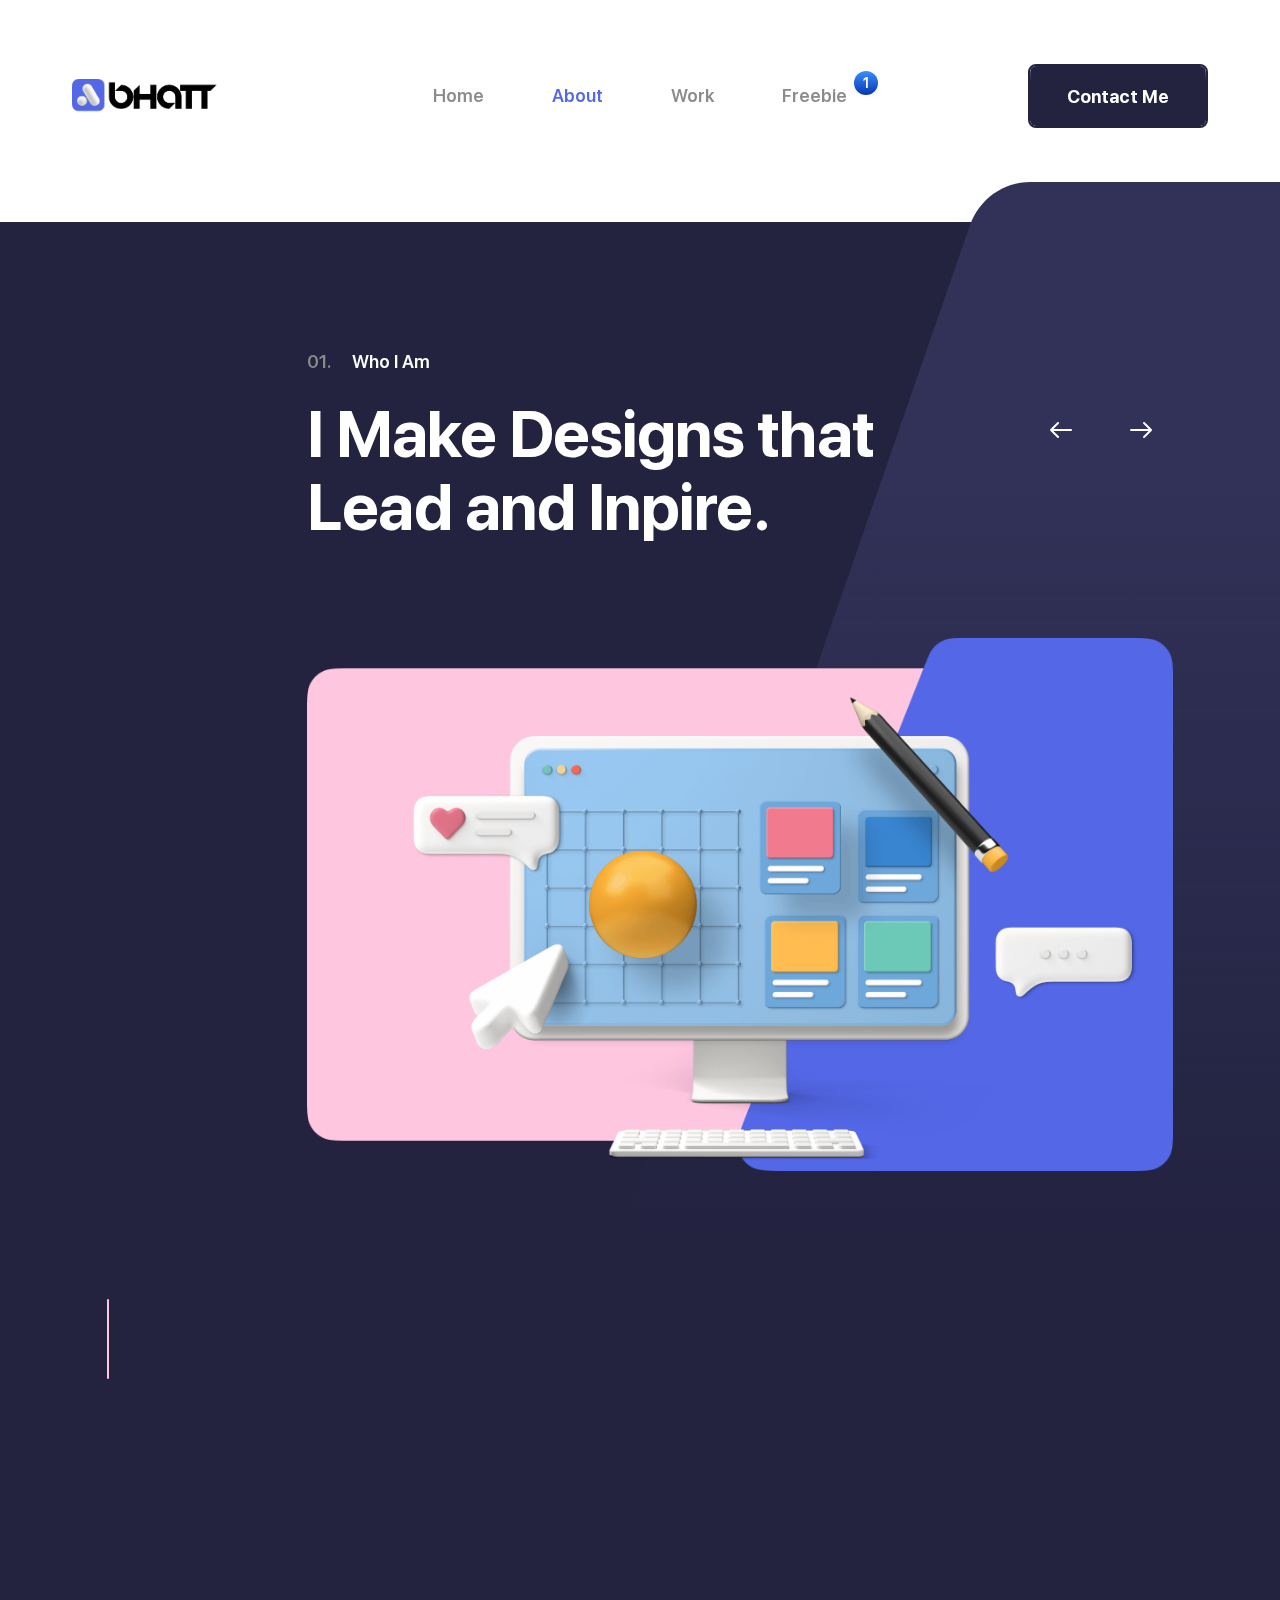
==== commit 09fcf4fc: "redesign1" ====
--- a/about.html
+++ b/about.html
@@ -75,56 +75,107 @@
                 <div class="header__bg js-header-bg"></div>
             </div>
             <!-------------------------------------------------------------------------->
-            <div class="overview" style="margin-top: -80px;">
-                <div class="overview__center center">
-                    <div class="overview__container" data-aos="animation-scale-y">
-                        <div class="overview__slider js-overview-slider">
-                            <div class="overview__preview"><img class="overview__pic" src="img/pic.png" alt="">
-                            </div>
-                            <div class="overview__preview"><img class="overview__pic" src="img/overview-pic-1.png"
-                                    alt=""></div>
-                            <div class="overview__preview"><img class="overview__pic" src="img/overview-pic-1.png"
-                                    alt=""></div>
+            <div class="details js-details" id="about_me">
+                <div class="bg">
+                  <div class="bg__preview">
+                    <img class="bg__pic js-parallax" data-scale="1.3" data-orientation="left" src="img/bg.svg" alt="">
+                  </div>
+                </div>
+                <div class="details__center center">
+                  <div class="details__head head">
+                    <div class="head__box">
+                      <div class="head__stage stage" data-aos="animation-translate-right">
+                        <span class="stage__number">01.</span>Who I Am<div class="stage__logo">
+          
                         </div>
+                      </div>
+                      <h2 class="head__title h2" data-aos="animation-scale-y" data-aos-delay="200">I Make Designs that Lead and
+                        Inpire.</h2>
                     </div>
-                    <div class="overview__wrap" >
-                        <div class="overview__stage stage" data-aos="animation-translate-right">
-                            <span class="stage__number">01.</span> About
+                    <div class="head__arrows arrows arrows_white" data-aos="animation-scale-y" data-aos-delay="400">
+                      <button class="arrows__prev js-prev">
+                        <svg class="icon icon-arrow-prev">
+                          <use xlink:href="img/sprite.svg#icon-arrow-prev"></use>
+                        </svg>
+                      </button>
+                      <button class="arrows__next js-next">
+                        <svg class="icon icon-arrow-next">
+                          <use xlink:href="img/sprite.svg#icon-arrow-next"></use>
+                        </svg>
+                      </button>
+                    </div>
+                    
+                  </div>
+                  <div class="details__body">
+                    <div class="details__years" data-aos="animation-translate-right">
+                      <div class="details__year js-details-year">2017<div class="details__line">
+                          <div class="details__dot"></div>
                         </div>
-                        <h2 class="overview__title h2" style="font-size: 47px;" data-aos="animation-scale-y" data-aos-delay="200">A Dropout
-                            Engineer turned Agency Professional
-                        </h2>
-                        <div class="overview__text" data-aos="animation-scale-y" data-aos-delay="400">My name is Prem
-                            Bhatt. I'm a 21 Years Old Full Stack Developer and Digital Marketing Enthusiast based in
-                            India (but Working worldwide). I have worked internationally, in-house, and remotely on
-                            projects for leading brands, agencies, startups, and charities. I care deeply about creating
-                            world-class, useful, and beautiful products that help people and make a difference.</div>
-                        <h6 class="overview__info h6" style="max-width: 525px; font-size: 18px;" data-aos="animation-scale-y"
-                            data-aos-delay="600">PS - I am a great cook too and can stir up my favorite thirty-minutes
-                            pasta dish in under fifteen minutes 🔥🔥🔥</h6>
-                        <div class="overview__list">
-                            <div class="overview__item" data-aos="animation-translate-up">
-                                <div class="overview__inner">
-                                    <div class="overview__icon"><img class="overview__pic" src="img/work-pic-3.png"
-                                            alt=""></div>
-                                    <div class="overview__category h6">Fully Editable</div>
-                                </div>
-                            </div>
-                            <div class="overview__item" data-aos="animation-translate-up" data-aos-delay="200">
-                                <div class="overview__inner">
-                                    <div class="overview__icon"><img class="overview__pic" src="img/work-pic-4.png"
-                                            alt=""></div>
-                                    <div class="overview__category h6">High Resolution</div>
-                                </div>
-                            </div>
+                      </div>
+                      <div class="details__year js-details-year">2018<div class="details__line">
+                          <div class="details__dot"></div>
                         </div>
+                      </div>
+                      <div class="details__year js-details-year">2019<div class="details__line">
+                          <div class="details__dot"></div>
+                        </div>
+                      </div>
+                      <div class="details__year js-details-year active">2020<div class="details__line">
+                          <div class="details__dot"></div>
+                        </div>
+                      </div>
+                      <div class="details__year js-details-year">2021<div class="details__line">
+                          <div class="details__dot"></div>
+                        </div>
+                      </div>
                     </div>
+                    <div class="details__container" data-aos="animation-translate-up">
+                      <div class="details__inner">
+                        <div class="details__slider js-details-slider">
+                          <div class="details__preview"><img class="details__pic" src="img/Untitled design 2.png" alt=""></div>
+                          <div class="details__preview"><img class="details__pic" src="img/details-pic-2.png" alt=""></div>
+                          <div class="details__preview"><img class="details__pic" src="img/details-pic-3.png" alt=""></div>
+                          <div class="details__preview"><img class="details__pic" src="img/details-pic-1.png" alt=""></div>
+                          <div class="details__preview"><img class="details__pic" src="img/details-pic-2.png" alt=""></div>
+                        </div>
+                      </div>
+                    </div>
+                  </div>
+                  <div class="details__foot">
+                    <div class="details__wrap">
+                      <h5 class="details__info h5" data-aos="animation-scale-y">Lorem ipsum dolor corporis quasi, dolores temporibus accusantium</h5>
+                      <div class="details__text" data-aos="animation-scale-y" data-aos-delay="200">Lorem ipsum, dolor sit amet
+                        consectetur adipisicing elit. Sequi magnam praesentium ut, corporis quasi, dolores temporibus accusantium
+                        laboriosam libero maiores aspernatur rem dolor perspiciatis architecto exercitationem! Nulla ipsam
+                        explicabo blanditiis.</div>
+                      <div class="details__btn" data-aos="animation-scale-y" data-aos-delay="400"><button
+                          class="btn btn_primary">Contact Us</button></div>
+                    </div>
+                    <div class="details__counter" data-aos>
+                      <div class="details__front"></div>
+                      <div class="details__back">
+                        <div class="details__number number">Yes!</div>
+                        <div class="details__category h6">I'm Available for Work 😅 </div>
+                      </div>
+                    </div>
+                  </div>
                 </div>
-            </div>
+                <div class="line" data-aos="animation-line" data-aos-offset="0"><svg class="line__svg"
+                    xmlns="http://www.w3.org/2000/svg" width="542" height="820">
+                    <path fill="none" stroke="#323259" stroke-width="2"
+                      d="M67.002 1c-9.846 2.322-18.256 5.77-25.23 10.347C14.268 29.392 1 59 1 80.242c0 19.465 4.22 33.53 10.7 44.064 8.173 13.266 21.127 23.34 35.946 31.717S81 167.65 99.544 164.4s35.194-14.103 42.438-25.04c6.803-10.273 9.465-18.356 10.034-26.6.594-8.62.814-19.894-12.9-35.218-3.31-3.697-9.405-8.03-15.145-10.693-2.098-.973-14.094-6.014-27.454-5.476-11.45.46-24.028 5.89-30.787 11.675C50.498 86.087 44.87 111.313 47.656 129c2.55 16.172 13.563 35.116 33.645 48.24 11.517 7.526 26.962 13.923 42.67 16.554 15.095 2.53 36.494 6.735 53.47 12.248 16.285 5.29 28.394 11.897 31.848 13.942 6.62 3.92 11.166 8.683 13.38 10.648 4.286 3.803 19.582 21.91 25.16 36.19 9.54 24.417 8.908 49.09 8.256 54.772-1.8 15.703-7 27.963-12.697 37.603-9.28 15.704-21.97 24.68-33.526 28.574-10.768 3.63-20.613 2.77-24.24.96-5.258-2.624-13.262-6.02-18.323-15.728-.928-1.78-2.566-4.622-3.738-9.447-.664-2.732-1.82-19.51 3.738-34.634 2.365-6.435 7.644-21.235 18.323-34.158 14.42-17.453 35.752-33.512 45.406-39.992 16.803-11.278 32.187-19.34 48.6-22.522 3.183-.617 17.907-2.69 31.893-.54 13.195 2.03 25.598 8.157 31.39 11.784 12.017 7.524 21.507 18.63 28.876 37.773 1.484 3.855 2.396 10.446 2.868 15.367.5 5.11.503 8.59 0 14.718-1.117 13.603-4.78 29.58-14.285 47.846-3.29 6.323-8.076 14.9-16.05 25.698-4.696 6.36-13.85 17.642-27.464 33.846l-42.38 50.89c-16.087 20.25-28.28 36.992-36.11 52.17-5.392 10.447-15.198 27.915-20.753 48.628-1.272 4.743-5.466 30.186-2.688 54.394 2.714 23.655 12.28 45.97 21.036 60.27 19.17 31.318 50.474 51.02 59.716 55.687 19.282 9.734 45.952 18.277 76.11 25.364C399.75 772.703 430.5 777.88 466 785.023l175.725 33.055">
+                    </path>
+                  </svg>
+                </div>
+              </div>
 
         </div>
         <script src="js/app.js"></script>
         <script src="js/common.js"></script>
 </body>
 
-</html>+</html>
+<!---->
+<div class="quality__number number" data-aos><span>2</span><span>0</span></div>
+            <div class="quality__category h6" data-aos="animation-scale-y" data-aos-delay="200">Pre-build Scenes 🔥
+            </div>--- a/css/app.css
+++ b/css/app.css
@@ -1710,7 +1710,7 @@
 }
 
 .h2 {
-  font-size: 64px;
+  font-size: 65px;
   line-height: 1.125;
 }
 
@@ -4455,6 +4455,7 @@
   position: relative;
   padding-top: 130px;
   color: #ffffff;
+  
 }
 
 .quality__head {
@@ -5982,7 +5983,7 @@
     padding: 0 32px;
   }
   .h2 {
-    font-size: 40px;
+    font-size: 36px;
     line-height: 1.2;
   }
   .h4 {
@@ -6167,6 +6168,7 @@
     width: 100%;
     max-width: 100%;
   }
+
   .details__foot {
     display: block;
     padding: 0;
